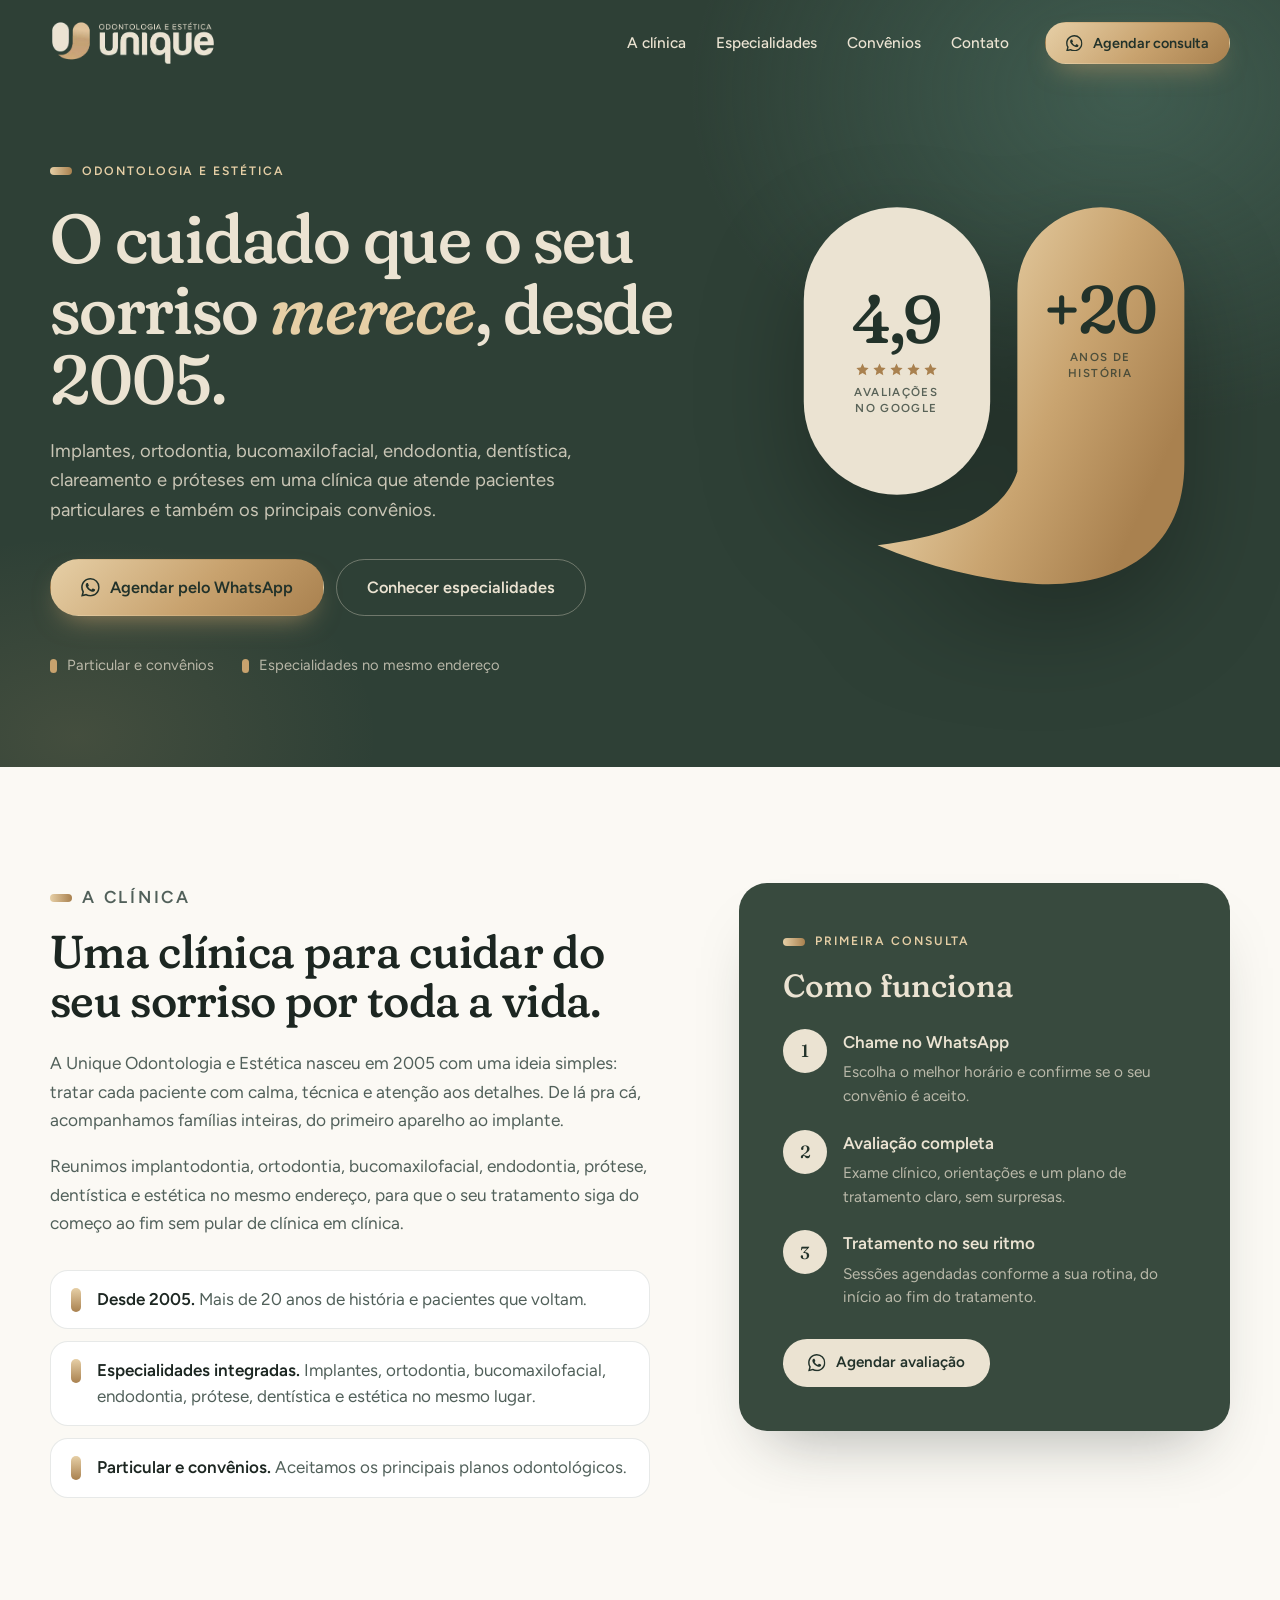
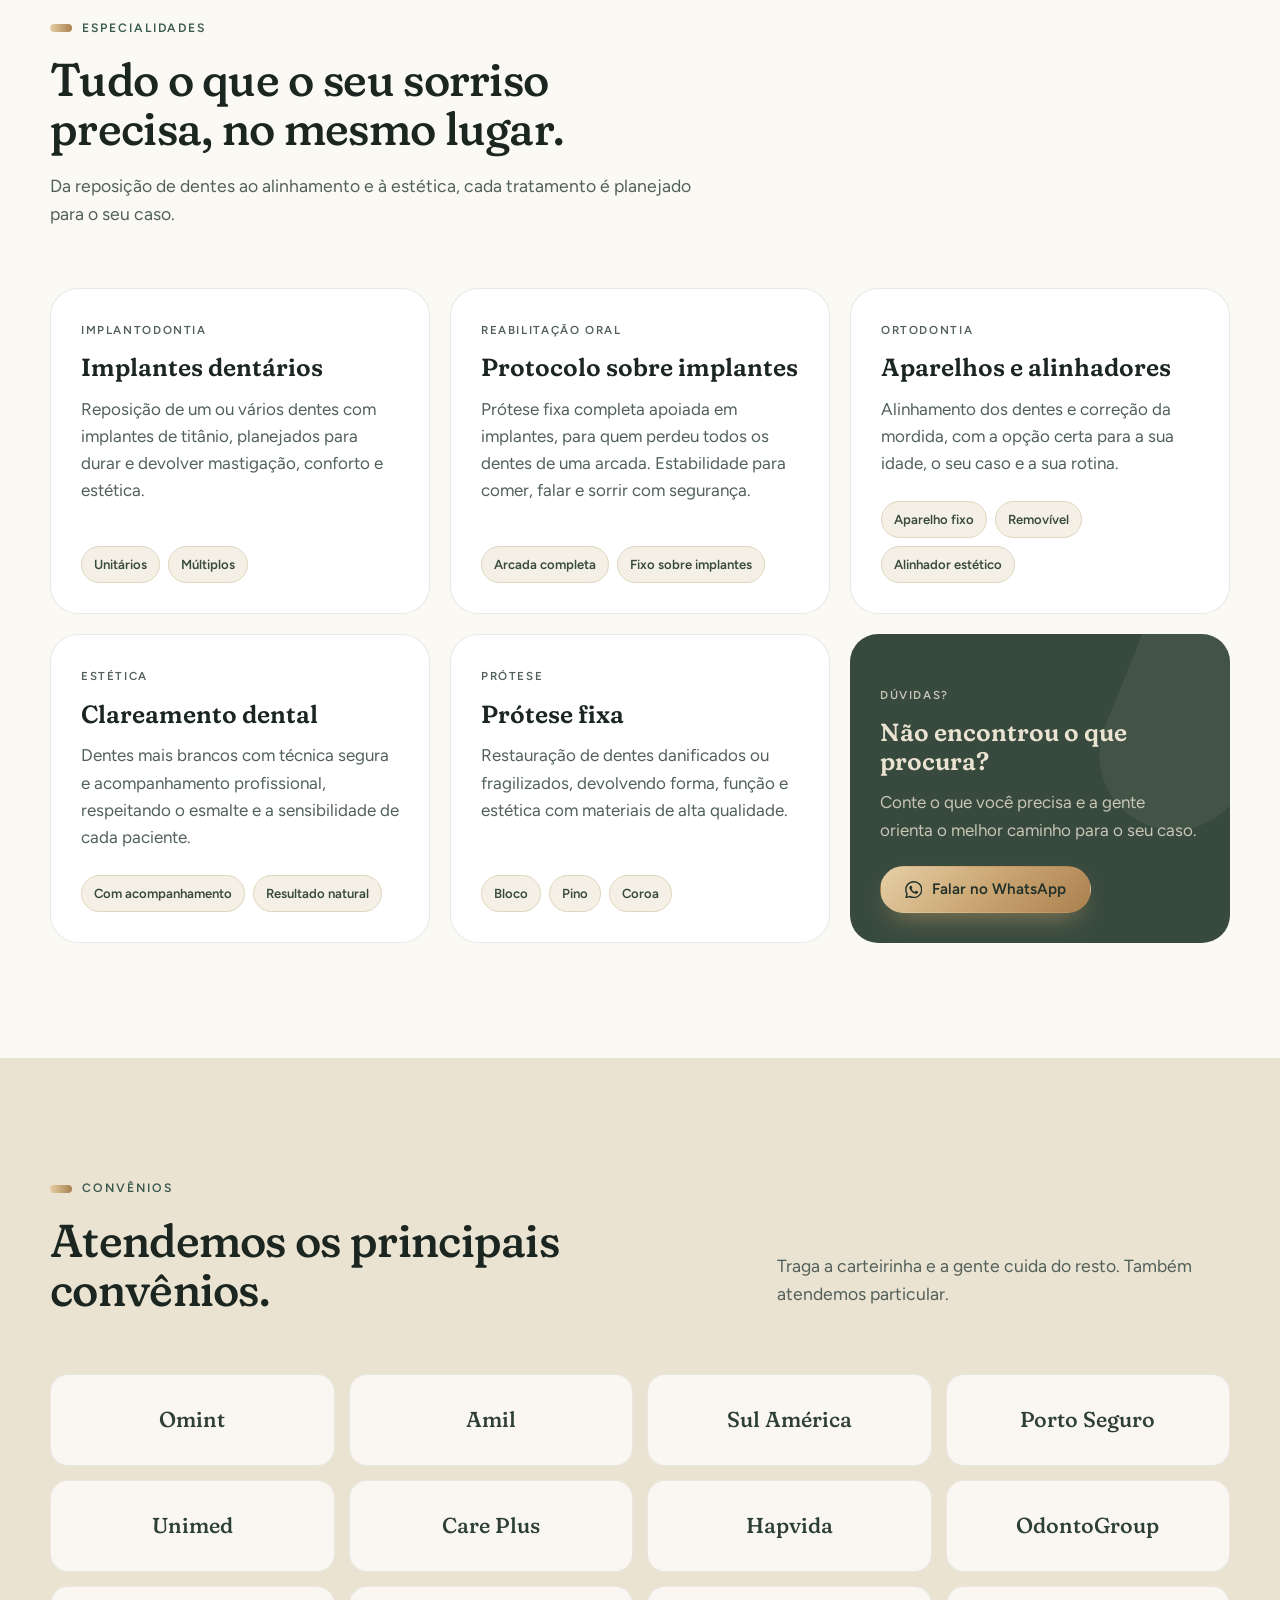
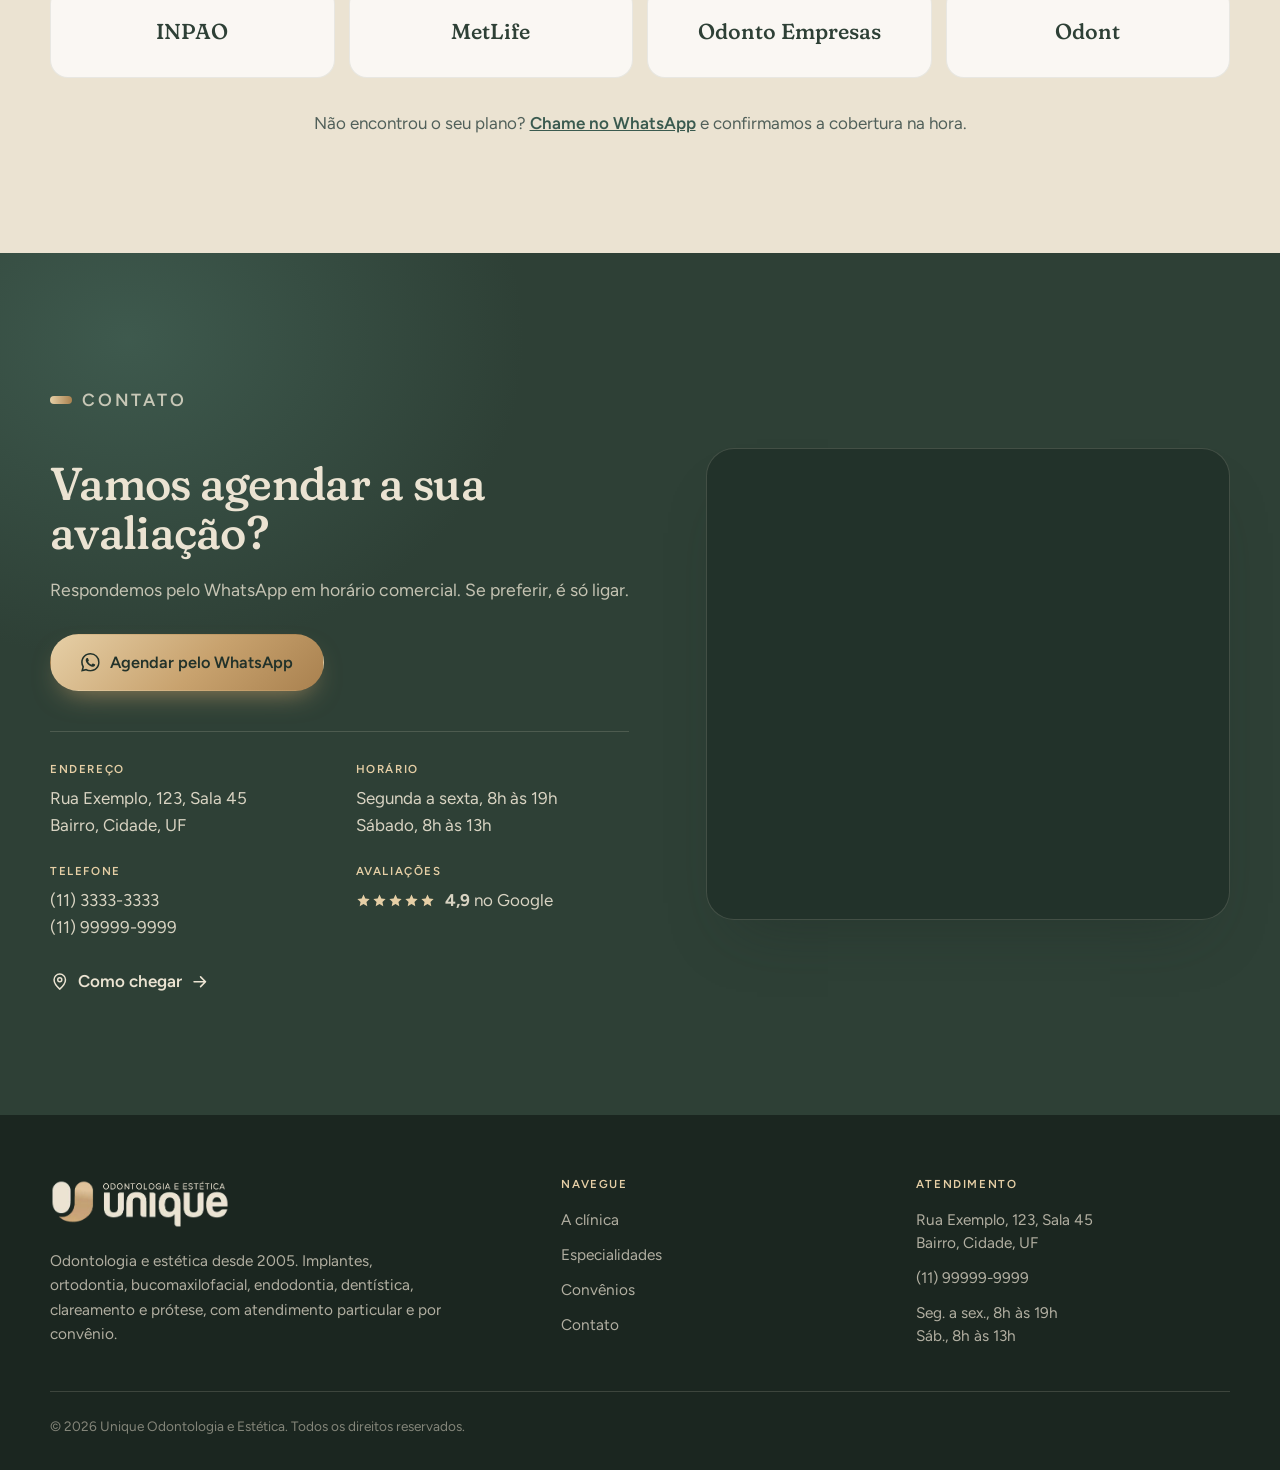
==== index.html @ eaf1c353 "Hero: novo texto de apoio pedido pela clínica Claude-Session: https://claude.ai/code/session_015AP1h" ====
<!DOCTYPE html>
<html lang="pt-BR">
<head>
  <meta charset="utf-8">
  <meta name="viewport" content="width=device-width, initial-scale=1">
  <title>Unique Odontologia e Estética · Implantes, ortodontia e clareamento desde 2005</title>
  <meta name="description" content="Clínica odontológica fundada em 2005. Implantes, protocolo, ortodontia, bucomaxilofacial, endodontia, dentística, clareamento e prótese fixa. Atendemos Amil, Sul América, Unimed, Porto Seguro e outros convênios. Agende pelo WhatsApp.">
  <meta name="theme-color" content="#2E4036">

  <!--
    ============================================================
    DADOS PARA TROCAR ANTES DE PUBLICAR (busque e substitua):
      5511999999999          -> número do WhatsApp com DDI+DDD (só dígitos)
      (11) 99999-9999        -> WhatsApp formatado
      (11) 3333-3333         -> telefone fixo (ou remova)
      Rua Exemplo, 123       -> endereço
      Segunda a sexta...     -> horário de atendimento
      4,9                    -> nota do Google
      LINK_AVALIACOES_GOOGLE -> link "Escrever/ver avaliações" do perfil no Google
      Odont                  -> confirmar o nome completo desse convênio
      Mapa: troque o src do iframe pelo embed do Google Maps da clínica
    ============================================================
  -->

  <link rel="icon" href="assets/favicon.svg" type="image/svg+xml">
  <link rel="apple-touch-icon" href="assets/apple-touch-icon.png">
  <meta property="og:type" content="website">
  <meta property="og:title" content="Unique Odontologia e Estética">
  <meta property="og:description" content="Implantes, ortodontia, bucomaxilofacial, endodontia, dentística, clareamento e prótese desde 2005. Atendemos os principais convênios. Agende pelo WhatsApp.">
  <meta property="og:image" content="https://gbrvalerio.github.io/unique-odontologia/assets/og.png">
  <meta property="og:locale" content="pt_BR">

  <link rel="preconnect" href="https://fonts.googleapis.com">
  <link rel="preconnect" href="https://fonts.gstatic.com" crossorigin>
  <link href="https://fonts.googleapis.com/css2?family=Fraunces:ital,opsz,wght,SOFT@0,9..144,400..700,100;1,9..144,400..700,100&family=Figtree:wght@400;500;600;700&display=swap" rel="stylesheet">
  <link rel="stylesheet" href="css/style.css">

  <script type="application/ld+json">
  {
    "@context": "https://schema.org",
    "@type": "Dentist",
    "name": "Unique Odontologia e Estética",
    "foundingDate": "2005",
    "image": "https://gbrvalerio.github.io/unique-odontologia/assets/og.png",
    "telephone": "+5511999999999",
    "address": {
      "@type": "PostalAddress",
      "streetAddress": "Rua Exemplo, 123, Sala 45",
      "addressLocality": "Cidade",
      "addressRegion": "UF",
      "addressCountry": "BR"
    },
    "openingHours": ["Mo-Fr 08:00-19:00", "Sa 08:00-13:00"],
    "priceRange": "$$"
  }
  </script>
</head>
<body>

<svg width="0" height="0" style="position:absolute" aria-hidden="true" focusable="false">
  <symbol id="i-wa" viewBox="0 0 24 24"><path d="M17.472 14.382c-.297-.149-1.758-.867-2.03-.967-.273-.099-.471-.148-.67.15-.197.297-.767.966-.94 1.164-.173.199-.347.223-.644.075-.297-.15-1.255-.463-2.39-1.475-.883-.788-1.48-1.761-1.653-2.059-.173-.297-.018-.458.13-.606.134-.133.298-.347.446-.52.149-.174.198-.298.298-.497.099-.198.05-.371-.025-.52-.075-.149-.669-1.612-.916-2.207-.242-.579-.487-.5-.669-.51-.173-.008-.371-.01-.57-.01-.198 0-.52.074-.792.372-.272.297-1.04 1.016-1.04 2.479 0 1.462 1.065 2.875 1.213 3.074.149.198 2.096 3.2 5.077 4.487.709.306 1.262.489 1.694.625.712.227 1.36.195 1.871.118.571-.085 1.758-.719 2.006-1.413.248-.694.248-1.289.173-1.413-.074-.124-.272-.198-.57-.347m-5.421 7.403h-.004a9.87 9.87 0 0 1-5.031-1.378l-.361-.214-3.741.982.998-3.648-.235-.374a9.86 9.86 0 0 1-1.51-5.26c.001-5.45 4.436-9.884 9.888-9.884 2.64 0 5.122 1.03 6.988 2.898a9.825 9.825 0 0 1 2.893 6.994c-.003 5.45-4.437 9.885-9.885 9.885m8.413-18.297A11.815 11.815 0 0 0 12.05 0C5.495 0 .16 5.335.157 11.892c0 2.096.547 4.142 1.588 5.945L.057 24l6.305-1.654a11.882 11.882 0 0 0 5.683 1.448h.005c6.554 0 11.89-5.335 11.893-11.893a11.821 11.821 0 0 0-3.48-8.413z"/></symbol>
  <symbol id="i-star" viewBox="0 0 24 24"><path d="M12 2.5l2.94 6.26 6.86.83-5.06 4.73 1.32 6.8L12 17.77l-6.06 3.35 1.32-6.8L2.2 9.59l6.86-.83z"/></symbol>
  <symbol id="i-arrow" viewBox="0 0 24 24"><path d="M5 12h13M13 6l6 6-6 6" fill="none" stroke="currentColor" stroke-width="2" stroke-linecap="round" stroke-linejoin="round"/></symbol>
  <symbol id="i-pin" viewBox="0 0 24 24"><path d="M12 21s-7-6.2-7-11.5A7 7 0 0 1 19 9.5C19 14.8 12 21 12 21z" fill="none" stroke="currentColor" stroke-width="1.8"/><circle cx="12" cy="9.5" r="2.5" fill="none" stroke="currentColor" stroke-width="1.8"/></symbol>
</svg>

<a class="skip-link" href="#conteudo">Ir para o conteúdo</a>

<header class="site-header" id="topo">
  <div class="container header__inner">
    <a class="brand" href="#topo" aria-label="Unique Odontologia e Estética, voltar ao início">
      <img class="brand__img brand__img--light" src="assets/logo-cream.png" alt="Unique Odontologia e Estética" width="433" height="120">
      <img class="brand__img brand__img--dark" src="assets/logo-green.png" alt="" width="433" height="120" aria-hidden="true">
    </a>

    <nav class="nav" id="menu" aria-label="Principal">
      <ul class="nav__list">
        <li><a href="#sobre">A clínica</a></li>
        <li><a href="#especialidades">Especialidades</a></li>
        <li><a href="#convenios">Convênios</a></li>
        <li><a href="#contato">Contato</a></li>
      </ul>
      <a class="btn btn--gold nav__cta" href="https://wa.me/5511999999999?text=Ol%C3%A1%2C%20gostaria%20de%20agendar%20uma%20avalia%C3%A7%C3%A3o%20na%20Unique%20Odontologia." target="_blank" rel="noopener">
        <svg class="icon" aria-hidden="true"><use href="#i-wa"/></svg>
        Agendar consulta
      </a>
    </nav>

    <button class="nav-toggle" type="button" aria-expanded="false" aria-controls="menu" aria-label="Abrir menu">
      <span class="nav-toggle__bar"></span>
      <span class="nav-toggle__bar"></span>
    </button>
  </div>
</header>

<main id="conteudo">

  <!-- ===================== HERO ===================== -->
  <section class="hero">
    <div class="container hero__inner">
      <div class="hero__copy">
        <p class="eyebrow eyebrow--light">Odontologia e estética</p>
        <h1 class="hero__title">O cuidado que o seu sorriso <em>merece</em>, desde 2005.</h1>
        <p class="hero__lede">Implantes, ortodontia, bucomaxilofacial, endodontia, dentística, clareamento e próteses em uma clínica que atende pacientes particulares e também os principais convênios.</p>
        <div class="hero__actions">
          <a class="btn btn--gold btn--lg" href="https://wa.me/5511999999999?text=Ol%C3%A1%2C%20gostaria%20de%20agendar%20uma%20avalia%C3%A7%C3%A3o%20na%20Unique%20Odontologia." target="_blank" rel="noopener">
            <svg class="icon" aria-hidden="true"><use href="#i-wa"/></svg>
            Agendar pelo WhatsApp
          </a>
          <a class="btn btn--ghost btn--lg" href="#especialidades">Conhecer especialidades</a>
        </div>
        <ul class="hero__trust">
          <li>Particular e convênios</li>
          <li>Especialidades no mesmo endereço</li>
        </ul>
      </div>

      <div class="hero__mark">
        <svg class="mark" viewBox="0 0 103 120" aria-hidden="true" focusable="false">
          <defs>
            <linearGradient id="mark-gold" x1="0" y1="0" x2="1" y2=".55">
              <stop offset="0" stop-color="#B9915F"/>
              <stop offset=".32" stop-color="#E4CBA0"/>
              <stop offset=".66" stop-color="#C9A470"/>
              <stop offset="1" stop-color="#A9814F"/>
            </linearGradient>
          </defs>
          <rect x="2" y="6" width="48" height="74" rx="24" fill="#EBE3D2"/>
          <path d="M57 27.5A21.5 21.5 0 0 1 100 27.5L100 72C100 94 84 104 62 103C48 102 34 98.5 21 93C37 91 53 86.5 57 74Z" fill="url(#mark-gold)"/>
        </svg>

        <a class="badge badge--rating" href="LINK_AVALIACOES_GOOGLE" target="_blank" rel="noopener" aria-label="Nota 4,9 de 5 no Google. Ver avaliações">
          <span class="badge__value">4,9</span>
          <span class="badge__stars" aria-hidden="true">
            <svg><use href="#i-star"/></svg><svg><use href="#i-star"/></svg><svg><use href="#i-star"/></svg><svg><use href="#i-star"/></svg><svg><use href="#i-star"/></svg>
          </span>
          <span class="badge__label">Avaliações<br>no Google</span>
        </a>
        <div class="badge badge--years">
          <span class="badge__value">+20</span>
          <span class="badge__label">anos de<br>história</span>
        </div>
      </div>
    </div>
  </section>

  <!-- ===================== SOBRE ===================== -->
  <section class="about section" id="sobre">
    <div class="container about__grid">
      <div class="about__copy reveal">
        <p class="eyebrow">A clínica</p>
        <h2>Uma clínica para cuidar do seu sorriso por toda a vida.</h2>
        <p>A Unique Odontologia e Estética nasceu em 2005 com uma ideia simples: tratar cada paciente com calma, técnica e atenção aos detalhes. De lá pra cá, acompanhamos famílias inteiras, do primeiro aparelho ao implante.</p>
        <p>Reunimos implantodontia, ortodontia, bucomaxilofacial, endodontia, prótese, dentística e estética no mesmo endereço, para que o seu tratamento siga do começo ao fim sem pular de clínica em clínica.</p>
        <ul class="points">
          <li><span><strong>Desde 2005.</strong> Mais de 20 anos de história e pacientes que voltam.</span></li>
          <li><span><strong>Especialidades integradas.</strong> Implantes, ortodontia, bucomaxilofacial, endodontia, prótese, dentística e estética no mesmo lugar.</span></li>
          <li><span><strong>Particular e convênios.</strong> Aceitamos os principais planos odontológicos.</span></li>
        </ul>
      </div>

      <aside class="steps reveal" aria-labelledby="steps-title">
        <p class="eyebrow eyebrow--light">Primeira consulta</p>
        <h3 id="steps-title">Como funciona</h3>
        <ol class="steps__list">
          <li>
            <span class="steps__num" aria-hidden="true">1</span>
            <div><strong>Chame no WhatsApp</strong><p>Escolha o melhor horário e confirme se o seu convênio é aceito.</p></div>
          </li>
          <li>
            <span class="steps__num" aria-hidden="true">2</span>
            <div><strong>Avaliação completa</strong><p>Exame clínico, orientações e um plano de tratamento claro, sem surpresas.</p></div>
          </li>
          <li>
            <span class="steps__num" aria-hidden="true">3</span>
            <div><strong>Tratamento no seu ritmo</strong><p>Sessões agendadas conforme a sua rotina, do início ao fim do tratamento.</p></div>
          </li>
        </ol>
        <a class="btn btn--cream" href="https://wa.me/5511999999999?text=Ol%C3%A1%2C%20gostaria%20de%20agendar%20uma%20avalia%C3%A7%C3%A3o%20na%20Unique%20Odontologia." target="_blank" rel="noopener">
          <svg class="icon" aria-hidden="true"><use href="#i-wa"/></svg>
          Agendar avaliação
        </a>
      </aside>
    </div>
  </section>

  <!-- ===================== ESPECIALIDADES ===================== -->
  <section class="specialties section" id="especialidades">
    <div class="container">
      <div class="section__head reveal">
        <p class="eyebrow">Especialidades</p>
        <h2>Tudo o que o seu sorriso precisa, no mesmo lugar.</h2>
        <p class="section__lede">Da reposição de dentes ao alinhamento e à estética, cada tratamento é planejado para o seu caso.</p>
      </div>

      <div class="cards">
        <article class="card card--spec reveal" style="--d:.05s">
          <p class="card__kicker">Implantodontia</p>
          <h3>Implantes dentários</h3>
          <p>Reposição de um ou vários dentes com implantes de titânio, planejados para durar e devolver mastigação, conforto e estética.</p>
          <ul class="tags"><li>Unitários</li><li>Múltiplos</li></ul>
        </article>

        <article class="card card--spec reveal" style="--d:.1s">
          <p class="card__kicker">Reabilitação oral</p>
          <h3>Protocolo sobre implantes</h3>
          <p>Prótese fixa completa apoiada em implantes, para quem perdeu todos os dentes de uma arcada. Estabilidade para comer, falar e sorrir com segurança.</p>
          <ul class="tags"><li>Arcada completa</li><li>Fixo sobre implantes</li></ul>
        </article>

        <article class="card card--spec reveal" style="--d:.15s">
          <p class="card__kicker">Ortodontia</p>
          <h3>Aparelhos e alinhadores</h3>
          <p>Alinhamento dos dentes e correção da mordida, com a opção certa para a sua idade, o seu caso e a sua rotina.</p>
          <ul class="tags"><li>Aparelho fixo</li><li>Removível</li><li>Alinhador estético</li></ul>
        </article>

        <article class="card card--spec reveal" style="--d:.2s">
          <p class="card__kicker">Estética</p>
          <h3>Clareamento dental</h3>
          <p>Dentes mais brancos com técnica segura e acompanhamento profissional, respeitando o esmalte e a sensibilidade de cada paciente.</p>
          <ul class="tags"><li>Com acompanhamento</li><li>Resultado natural</li></ul>
        </article>

        <article class="card card--spec reveal" style="--d:.25s">
          <p class="card__kicker">Prótese</p>
          <h3>Prótese fixa</h3>
          <p>Restauração de dentes danificados ou fragilizados, devolvendo forma, função e estética com materiais de alta qualidade.</p>
          <ul class="tags"><li>Bloco</li><li>Pino</li><li>Coroa</li></ul>
        </article>

        <article class="card card--cta reveal" style="--d:.3s">
          <p class="card__kicker card__kicker--light">Dúvidas?</p>
          <h3>Não encontrou o que procura?</h3>
          <p>Conte o que você precisa e a gente orienta o melhor caminho para o seu caso.</p>
          <a class="btn btn--gold" href="https://wa.me/5511999999999?text=Ol%C3%A1%2C%20gostaria%20de%20tirar%20uma%20d%C3%BAvida%20sobre%20um%20tratamento." target="_blank" rel="noopener">
            <svg class="icon" aria-hidden="true"><use href="#i-wa"/></svg>
            Falar no WhatsApp
          </a>
        </article>
      </div>
    </div>
  </section>

  <!-- ===================== CONVÊNIOS ===================== -->
  <section class="plans section" id="convenios">
    <div class="container">
      <div class="section__head section__head--split reveal">
        <div>
          <p class="eyebrow">Convênios</p>
          <h2>Atendemos os principais convênios.</h2>
        </div>
        <p class="section__lede">Traga a carteirinha e a gente cuida do resto. Também atendemos particular.</p>
      </div>

      <ul class="plans__grid">
        <li class="reveal" style="--d:.02s">Omint</li>
        <li class="reveal" style="--d:.04s">Amil</li>
        <li class="reveal" style="--d:.06s">Sul América</li>
        <li class="reveal" style="--d:.08s">Porto Seguro</li>
        <li class="reveal" style="--d:.10s">Unimed</li>
        <li class="reveal" style="--d:.12s">Care Plus</li>
        <li class="reveal" style="--d:.14s">Hapvida</li>
        <li class="reveal" style="--d:.16s">OdontoGroup</li>
        <li class="reveal" style="--d:.18s">INPAO</li>
        <li class="reveal" style="--d:.20s">MetLife</li>
        <li class="reveal" style="--d:.22s">Odonto Empresas</li>
        <li class="reveal" style="--d:.24s">Odont</li>
      </ul>

      <p class="plans__note reveal">Não encontrou o seu plano? <a href="https://wa.me/5511999999999?text=Ol%C3%A1%2C%20gostaria%20de%20saber%20se%20voc%C3%AAs%20atendem%20o%20meu%20conv%C3%AAnio." target="_blank" rel="noopener">Chame no WhatsApp</a> e confirmamos a cobertura na hora.</p>
    </div>
  </section>

  <!-- ===================== CONTATO ===================== -->
  <section class="contact section" id="contato">
    <div class="container contact__grid">
      <div class="contact__copy reveal">
        <p class="eyebrow eyebrow--light">Contato</p>
        <h2>Vamos agendar a sua avaliação?</h2>
        <p>Respondemos pelo WhatsApp em horário comercial. Se preferir, é só ligar.</p>
        <div class="contact__actions">
          <a class="btn btn--gold btn--lg" href="https://wa.me/5511999999999?text=Ol%C3%A1%2C%20gostaria%20de%20agendar%20uma%20avalia%C3%A7%C3%A3o%20na%20Unique%20Odontologia." target="_blank" rel="noopener">
            <svg class="icon" aria-hidden="true"><use href="#i-wa"/></svg>
            Agendar pelo WhatsApp
          </a>
        </div>

        <dl class="contact__info">
          <div>
            <dt>Endereço</dt>
            <dd>Rua Exemplo, 123, Sala 45<br>Bairro, Cidade, UF</dd>
          </div>
          <div>
            <dt>Horário</dt>
            <dd>Segunda a sexta, 8h às 19h<br>Sábado, 8h às 13h</dd>
          </div>
          <div>
            <dt>Telefone</dt>
            <dd><a href="tel:+551133333333">(11) 3333-3333</a><br><a href="https://wa.me/5511999999999" target="_blank" rel="noopener">(11) 99999-9999</a></dd>
          </div>
          <div>
            <dt>Avaliações</dt>
            <dd>
              <a class="rating-inline" href="LINK_AVALIACOES_GOOGLE" target="_blank" rel="noopener">
                <span class="rating-inline__stars" aria-hidden="true"><svg class="icon"><use href="#i-star"/></svg><svg class="icon"><use href="#i-star"/></svg><svg class="icon"><use href="#i-star"/></svg><svg class="icon"><use href="#i-star"/></svg><svg class="icon"><use href="#i-star"/></svg></span>
                <span><strong>4,9</strong> no Google</span>
              </a>
            </dd>
          </div>
        </dl>

        <a class="link-arrow" href="https://www.google.com/maps/search/Unique+Odontologia" target="_blank" rel="noopener">
          <svg class="icon" aria-hidden="true"><use href="#i-pin"/></svg>
          Como chegar
          <svg class="icon icon--arrow" aria-hidden="true"><use href="#i-arrow"/></svg>
        </a>
      </div>

      <div class="contact__map reveal">
        <iframe src="https://www.google.com/maps?q=Unique+Odontologia&output=embed" loading="lazy" referrerpolicy="no-referrer-when-downgrade" allowfullscreen title="Mapa com a localização da Unique Odontologia"></iframe>
      </div>
    </div>
  </section>

</main>

<footer class="footer">
  <div class="container footer__grid">
    <div class="footer__brand">
      <img src="assets/logo-cream.png" alt="Unique Odontologia e Estética" width="433" height="120">
      <p>Odontologia e estética desde 2005. Implantes, ortodontia, bucomaxilofacial, endodontia, dentística, clareamento e prótese, com atendimento particular e por convênio.</p>
    </div>
    <nav aria-label="Rodapé">
      <h4>Navegue</h4>
      <ul>
        <li><a href="#sobre">A clínica</a></li>
        <li><a href="#especialidades">Especialidades</a></li>
        <li><a href="#convenios">Convênios</a></li>
        <li><a href="#contato">Contato</a></li>
      </ul>
    </nav>
    <div>
      <h4>Atendimento</h4>
      <ul>
        <li>Rua Exemplo, 123, Sala 45<br>Bairro, Cidade, UF</li>
        <li><a href="https://wa.me/5511999999999" target="_blank" rel="noopener">(11) 99999-9999</a></li>
        <li>Seg. a sex., 8h às 19h<br>Sáb., 8h às 13h</li>
      </ul>
    </div>
  </div>
  <div class="container footer__legal">
    <p>© 2026 Unique Odontologia e Estética. Todos os direitos reservados.</p>
  </div>
</footer>

<a class="wa-float" href="https://wa.me/5511999999999?text=Ol%C3%A1%2C%20gostaria%20de%20agendar%20uma%20avalia%C3%A7%C3%A3o%20na%20Unique%20Odontologia." target="_blank" rel="noopener" aria-label="Agendar pelo WhatsApp">
  <svg class="icon" aria-hidden="true"><use href="#i-wa"/></svg>
  <span>Agendar</span>
</a>

<script src="js/main.js" defer></script>
</body>
</html>
---- css/style.css ----
/* ============================================================
   Unique Odontologia e Estética
   Paleta derivada da logo: verde profundo, creme e dourado.
   ============================================================ */

:root {
  --green-950: #1B2620;
  --green-900: #22322A;
  --green-800: #2E4036;
  --green-700: #384A3E;
  --green-600: #3A5A4F;
  --green-500: #4E7365;
  --green-100: #E3ECE6;

  --cream: #EBE3D2;
  --cream-200: #E0D5BF;
  --cream-50: #F5F0E5;
  --paper: #FBF9F4;
  --white: #FFFFFF;

  --gold: #C8A26E;
  --gold-light: #E6CFA6;
  --gold-deep: #A9814F;

  --ink: #1C2621;
  --ink-2: #51605A;
  --ink-3: #7C8983;

  --line: rgba(28, 38, 33, .10);
  --line-light: rgba(235, 227, 210, .16);

  --font-display: "Fraunces", Georgia, "Times New Roman", serif;
  --font-body: "Figtree", system-ui, -apple-system, "Segoe UI", Roboto, sans-serif;

  --radius: 28px;
  --radius-sm: 18px;
  --pill: 999px;

  --container: 1180px;
  --gutter: clamp(20px, 4vw, 40px);
  --header-h: 84px;

  --shadow-lg: 0 34px 60px -30px rgba(28, 38, 33, .35);
  --shadow-gold: 0 12px 28px -12px rgba(200, 162, 110, .75);
  --ease: cubic-bezier(.2, .7, .2, 1);
}

/* ---------- Base ---------- */
*, *::before, *::after { box-sizing: border-box; }

html {
  scroll-behavior: smooth;
  -webkit-text-size-adjust: 100%;
}

body {
  margin: 0;
  font: 400 1.0625rem/1.6 var(--font-body);
  color: var(--ink);
  background: var(--paper);
  -webkit-font-smoothing: antialiased;
  -moz-osx-font-smoothing: grayscale;
}

img { max-width: 100%; display: block; }

h1, h2, h3, h4 {
  font-family: var(--font-display);
  font-weight: 500;
  font-optical-sizing: auto;
  font-variation-settings: "SOFT" 100, "WONK" 0;
  margin: 0;
  color: inherit;
}

p { margin: 0; }
p + p { margin-top: 1em; }

a { color: var(--green-600); }

:focus-visible {
  outline: 3px solid var(--gold);
  outline-offset: 3px;
  border-radius: 6px;
}

section[id] { scroll-margin-top: 72px; }

.container {
  width: min(100% - 2 * var(--gutter), var(--container));
  margin-inline: auto;
}

.icon {
  width: 1.15em;
  height: 1.15em;
  fill: currentColor;
  flex: none;
}

.skip-link {
  position: absolute;
  left: 16px;
  top: -60px;
  z-index: 100;
  padding: 10px 16px;
  background: var(--gold);
  color: var(--green-900);
  border-radius: var(--pill);
  font-weight: 600;
  text-decoration: none;
  transition: top .2s;
}
.skip-link:focus { top: 16px; }

/* ---------- Tipografia utilitária ---------- */
.eyebrow {
  display: inline-flex;
  align-items: center;
  gap: 10px;
  margin: 0;
  font: 600 .76rem/1 var(--font-body);
  letter-spacing: .16em;
  text-transform: uppercase;
  color: var(--green-600);
}
.eyebrow::before {
  content: "";
  width: 22px;
  height: 8px;
  border-radius: var(--pill);
  background: linear-gradient(90deg, var(--gold-light), var(--gold-deep));
}
.eyebrow--light { color: var(--gold-light); }

h2 {
  font-size: clamp(2rem, 3.6vw, 3rem);
  line-height: 1.06;
  letter-spacing: -.015em;
  margin-top: 16px;
}

.section { padding: clamp(72px, 9vw, 124px) 0; }

.section__head {
  max-width: 660px;
  margin-bottom: clamp(36px, 5vw, 60px);
}
.section__head--split {
  max-width: none;
  display: grid;
  grid-template-columns: minmax(0, 1.2fr) minmax(0, .8fr);
  gap: 24px 48px;
  align-items: end;
}
.section__head--split .section__lede { margin-top: 0; padding-bottom: 6px; }

.section__lede {
  margin-top: 18px;
  font-size: 1.1rem;
  line-height: 1.6;
  color: var(--ink-2);
}

/* ---------- Botões ---------- */
.btn {
  display: inline-flex;
  align-items: center;
  justify-content: center;
  gap: 10px;
  padding: 14px 24px;
  border-radius: var(--pill);
  border: 1px solid transparent;
  font: 600 .95rem/1 var(--font-body);
  text-decoration: none;
  white-space: nowrap;
  cursor: pointer;
  transition: transform .25s var(--ease), box-shadow .25s var(--ease), background-color .25s, border-color .25s, color .25s;
}
.btn:hover { transform: translateY(-2px); }
.btn:active { transform: translateY(0); }

.btn--gold {
  background: linear-gradient(135deg, var(--gold-light) 0%, var(--gold) 55%, var(--gold-deep) 100%);
  color: var(--green-900);
  box-shadow: var(--shadow-gold);
}
.btn--gold:hover { box-shadow: 0 18px 34px -12px rgba(200, 162, 110, .9); }

.btn--ghost {
  color: var(--cream);
  border-color: rgba(235, 227, 210, .35);
}
.btn--ghost:hover {
  border-color: var(--cream);
  background: rgba(235, 227, 210, .08);
}

.btn--cream {
  background: var(--cream);
  color: var(--green-900);
}
.btn--cream:hover { background: var(--white); }

.btn--lg {
  padding: 18px 30px;
  font-size: 1.02rem;
}

/* ---------- Header ---------- */
.site-header {
  position: fixed;
  inset: 0 0 auto 0;
  z-index: 50;
  padding: 20px 0;
  transition: background-color .35s var(--ease), padding .35s var(--ease), box-shadow .35s;
}
.site-header.is-scrolled {
  padding: 10px 0;
  background: rgba(251, 249, 244, .88);
  -webkit-backdrop-filter: blur(16px) saturate(1.2);
  backdrop-filter: blur(16px) saturate(1.2);
  box-shadow: 0 1px 0 var(--line);
}

.header__inner {
  display: flex;
  align-items: center;
  justify-content: space-between;
  gap: 24px;
}

.brand {
  position: relative;
  display: block;
  height: 46px;
  aspect-ratio: 433 / 120;
  flex: none;
}
.brand__img {
  position: absolute;
  inset: 0;
  height: 100%;
  width: auto;
  transition: opacity .35s var(--ease);
}
.brand__img--dark { opacity: 0; }
.is-scrolled .brand__img--light { opacity: 0; }
.is-scrolled .brand__img--dark { opacity: 1; }
.menu-open .brand__img--light { opacity: 1; }
.menu-open .brand__img--dark { opacity: 0; }

.nav {
  display: flex;
  align-items: center;
  gap: 36px;
}
.nav__list {
  list-style: none;
  margin: 0;
  padding: 0;
  display: flex;
  gap: 30px;
}
.nav__list a {
  position: relative;
  font-weight: 500;
  font-size: .96rem;
  color: var(--cream);
  text-decoration: none;
  padding: 6px 0;
  transition: color .3s;
}
.nav__list a::after {
  content: "";
  position: absolute;
  left: 0;
  right: 0;
  bottom: 0;
  height: 2px;
  border-radius: 2px;
  background: var(--gold);
  transform: scaleX(0);
  transform-origin: left;
  transition: transform .3s var(--ease);
}
.nav__list a:hover::after { transform: scaleX(1); }
.is-scrolled .nav__list a { color: var(--ink); }
.nav__cta { padding: 12px 20px; font-size: .9rem; }

.nav-toggle {
  display: none;
  position: relative;
  width: 46px;
  height: 46px;
  border: 1px solid rgba(235, 227, 210, .3);
  border-radius: 50%;
  background: transparent;
  cursor: pointer;
  flex: none;
  transition: border-color .3s;
}
.nav-toggle__bar {
  position: absolute;
  left: 13px;
  right: 13px;
  height: 2px;
  border-radius: 2px;
  background: var(--cream);
  transition: transform .3s var(--ease), background-color .3s, top .3s var(--ease);
}
.nav-toggle__bar:nth-child(1) { top: 18px; }
.nav-toggle__bar:nth-child(2) { top: 26px; }
.is-scrolled .nav-toggle { border-color: var(--line); }
.is-scrolled .nav-toggle__bar { background: var(--ink); }
.menu-open .nav-toggle { border-color: rgba(235, 227, 210, .3); }
.menu-open .nav-toggle__bar { background: var(--cream); }
.menu-open .nav-toggle__bar:nth-child(1) { top: 22px; transform: rotate(45deg); }
.menu-open .nav-toggle__bar:nth-child(2) { top: 22px; transform: rotate(-45deg); }

/* ---------- Hero ---------- */
.hero {
  position: relative;
  overflow: hidden;
  padding: calc(var(--header-h) + clamp(40px, 8vh, 96px)) 0 clamp(72px, 10vh, 120px);
  background: var(--green-800);
  color: var(--cream);
}
.hero::before {
  content: "";
  position: absolute;
  inset: 0;
  pointer-events: none;
  background:
    radial-gradient(55% 70% at 88% 12%, rgba(78, 115, 101, .55), transparent 62%),
    radial-gradient(38% 42% at 6% 96%, rgba(200, 162, 110, .14), transparent 62%);
}
.hero__inner {
  position: relative;
  display: grid;
  grid-template-columns: minmax(0, 1.15fr) minmax(300px, .85fr);
  gap: clamp(32px, 6vw, 88px);
  align-items: center;
}

.hero__title {
  font-size: clamp(2.7rem, 5.4vw, 4.6rem);
  line-height: 1.02;
  letter-spacing: -.018em;
  margin: 20px 0 22px;
  max-width: 15ch;
}
.hero__title em {
  font-style: italic;
  font-variation-settings: "SOFT" 100, "WONK" 1;
  color: var(--gold-light);
}
.hero__lede {
  font-size: 1.15rem;
  line-height: 1.6;
  max-width: 50ch;
  color: rgba(235, 227, 210, .82);
}
.hero__actions {
  display: flex;
  flex-wrap: wrap;
  gap: 12px;
  margin-top: 34px;
}
.hero__trust {
  list-style: none;
  padding: 0;
  margin: 38px 0 0;
  display: flex;
  flex-wrap: wrap;
  gap: 10px 28px;
  font-size: .92rem;
  color: rgba(235, 227, 210, .72);
}
.hero__trust li {
  display: flex;
  align-items: center;
  gap: 10px;
}
.hero__trust li::before {
  content: "";
  width: 7px;
  height: 14px;
  border-radius: var(--pill);
  background: var(--gold);
}

/* Símbolo da marca em escala grande, com selos de confiança dentro das cápsulas */
.hero__mark {
  position: relative;
  width: min(100%, 400px);
  aspect-ratio: 103 / 120;
  margin-inline: auto;
}
.hero__mark .mark {
  position: absolute;
  inset: 0;
  width: 100%;
  height: 100%;
  overflow: visible;
  filter: drop-shadow(0 40px 50px rgba(0, 0, 0, .28));
}
.badge {
  position: absolute;
  display: flex;
  flex-direction: column;
  align-items: center;
  justify-content: center;
  text-align: center;
  color: var(--green-900);
  text-decoration: none;
}
.badge--rating {
  left: 1.9%;
  top: 5%;
  width: 46.6%;
  height: 61.7%;
  border-radius: var(--pill);
  transition: transform .3s var(--ease);
}
.badge--rating:hover { transform: translateY(-3px); }
.badge--years {
  left: 55.3%;
  top: 5%;
  width: 41.7%;
  height: 52%;
}
.badge__value {
  font-family: var(--font-display);
  font-weight: 500;
  font-size: clamp(2.6rem, 7vw, 4.2rem);
  line-height: 1;
  letter-spacing: -.03em;
  font-variation-settings: "SOFT" 100, "WONK" 0;
}
.badge__stars {
  display: flex;
  gap: 2px;
  margin: 10px 0 8px;
  color: var(--gold-deep);
}
.badge__stars svg {
  width: 15px;
  height: 15px;
  fill: currentColor;
}
.badge__label {
  font: 600 .72rem/1.35 var(--font-body);
  letter-spacing: .12em;
  text-transform: uppercase;
  opacity: .72;
}
.badge--years .badge__label { margin-top: 8px; }

/* Entrada do hero */
@keyframes rise {
  from { opacity: 0; transform: translateY(18px); }
  to   { opacity: 1; transform: none; }
}
.hero__copy > * { animation: rise .9s var(--ease) both; }
.hero__copy > :nth-child(1) { animation-delay: .05s; }
.hero__copy > :nth-child(2) { animation-delay: .15s; }
.hero__copy > :nth-child(3) { animation-delay: .25s; }
.hero__copy > :nth-child(4) { animation-delay: .35s; }
.hero__copy > :nth-child(5) { animation-delay: .45s; }
.hero__mark { animation: rise 1.1s .3s var(--ease) both; }

/* ---------- Sobre ---------- */
.about { background: var(--paper); }
.about__grid {
  display: grid;
  grid-template-columns: minmax(0, 1.1fr) minmax(300px, .9fr);
  gap: clamp(40px, 7vw, 96px);
  align-items: start;
}
.about__copy h2 { margin-bottom: 24px; }
.about__copy > p {
  font-size: 1.08rem;
  line-height: 1.65;
  color: var(--ink-2);
}

.points {
  list-style: none;
  padding: 0;
  margin: 32px 0 0;
  display: grid;
  gap: 12px;
}
.points li {
  display: flex;
  gap: 16px;
  align-items: flex-start;
  padding: 16px 20px;
  background: var(--white);
  border: 1px solid var(--line);
  border-radius: var(--radius-sm);
  line-height: 1.5;
  color: var(--ink-2);
}
.points li::before {
  content: "";
  flex: none;
  width: 10px;
  height: 24px;
  margin-top: 1px;
  border-radius: var(--pill);
  background: linear-gradient(180deg, var(--gold-light), var(--gold-deep));
}
.points strong { color: var(--ink); font-weight: 600; }

.steps {
  position: sticky;
  top: 96px;
  background: var(--green-700);
  color: var(--cream);
  border-radius: var(--radius);
  padding: clamp(28px, 4vw, 44px);
  box-shadow: var(--shadow-lg);
}
.steps h3 {
  font-size: 2rem;
  line-height: 1.1;
  margin: 14px 0 26px;
}
.steps__list {
  list-style: none;
  padding: 0;
  margin: 0 0 30px;
  display: grid;
  gap: 22px;
}
.steps__list li {
  display: grid;
  grid-template-columns: 44px 1fr;
  gap: 16px;
  align-items: start;
}
.steps__num {
  width: 44px;
  height: 44px;
  border-radius: 50%;
  display: grid;
  place-items: center;
  background: var(--cream);
  color: var(--green-900);
  font: 500 1.1rem var(--font-display);
}
.steps__list strong {
  display: block;
  font-weight: 600;
  margin-bottom: 4px;
}
.steps__list p {
  color: rgba(235, 227, 210, .72);
  font-size: .96rem;
  line-height: 1.55;
}

/* ---------- Especialidades ---------- */
.specialties {
  background: var(--paper);
  padding-top: 0;
}
.cards {
  display: grid;
  grid-template-columns: repeat(3, minmax(0, 1fr));
  gap: 20px;
}
.card {
  display: flex;
  flex-direction: column;
  gap: 14px;
  padding: 32px 30px 30px;
  border-radius: var(--radius);
}
.card--spec {
  background: var(--white);
  border: 1px solid var(--line);
  transition: transform .4s var(--ease), box-shadow .4s var(--ease), border-color .4s;
}
.card--spec:hover {
  transform: translateY(-6px);
  box-shadow: var(--shadow-lg);
  border-color: rgba(200, 162, 110, .55);
}
.card__kicker {
  font: 600 .72rem/1 var(--font-body);
  letter-spacing: .14em;
  text-transform: uppercase;
  color: var(--gold-deep);
}
.card__kicker--light { color: var(--gold-light); }
.card h3 {
  font-size: 1.55rem;
  line-height: 1.15;
  font-weight: 600;
}
.card p { color: var(--ink-2); line-height: 1.6; }
.card--cta p { color: rgba(235, 227, 210, .8); }

.tags {
  list-style: none;
  padding: 10px 0 0;
  margin: auto 0 0;
  display: flex;
  flex-wrap: wrap;
  gap: 8px;
}
.tags li {
  padding: 7px 12px;
  border-radius: var(--pill);
  background: var(--cream-50);
  border: 1px solid var(--cream-200);
  font-size: .82rem;
  font-weight: 600;
  color: var(--green-700);
}

.card--cta {
  position: relative;
  overflow: hidden;
  justify-content: flex-end;
  background: var(--green-700);
  color: var(--cream);
}
.card--cta::before {
  content: "";
  position: absolute;
  right: -40px;
  top: -60px;
  width: 150px;
  height: 260px;
  border-radius: var(--pill);
  background: rgba(235, 227, 210, .06);
  transform: rotate(22deg);
  pointer-events: none;
}
.card--cta .btn { align-self: flex-start; margin-top: 8px; }

/* ---------- Convênios ---------- */
.plans { background: var(--cream); }
.plans__grid {
  list-style: none;
  padding: 0;
  margin: 0;
  display: grid;
  grid-template-columns: repeat(4, minmax(0, 1fr));
  gap: 14px;
}
.plans__grid li {
  display: grid;
  place-items: center;
  min-height: 92px;
  padding: 18px 20px;
  background: rgba(255, 255, 255, .72);
  border: 1px solid rgba(28, 38, 33, .08);
  border-radius: var(--radius-sm);
  text-align: center;
  font-family: var(--font-display);
  font-size: 1.35rem;
  font-weight: 500;
  font-variation-settings: "SOFT" 100, "WONK" 0;
  color: var(--green-800);
  transition: background-color .3s, border-color .3s, transform .3s var(--ease);
}
.plans__grid li:hover {
  background: var(--white);
  border-color: var(--gold);
  transform: translateY(-3px);
}
.plans__note {
  margin-top: 32px;
  text-align: center;
  color: var(--ink-2);
}
.plans__note a { font-weight: 600; }

/* ---------- Contato ---------- */
.contact {
  position: relative;
  overflow: hidden;
  background: var(--green-800);
  color: var(--cream);
}
.contact::before {
  content: "";
  position: absolute;
  inset: 0;
  pointer-events: none;
  background: radial-gradient(50% 60% at 10% 10%, rgba(78, 115, 101, .5), transparent 62%);
}
.contact__grid {
  position: relative;
  display: grid;
  grid-template-columns: minmax(0, 1.05fr) minmax(300px, .95fr);
  gap: clamp(40px, 6vw, 80px);
  align-items: center;
}
.contact__copy > p {
  margin: 18px 0 30px;
  font-size: 1.1rem;
  line-height: 1.6;
  color: rgba(235, 227, 210, .8);
}
.contact__actions {
  display: flex;
  flex-wrap: wrap;
  align-items: center;
  gap: 16px 28px;
}
.rating-inline {
  display: inline-flex;
  flex-wrap: wrap;
  align-items: center;
  gap: 4px 10px;
  color: var(--cream);
  text-decoration: none;
}
.rating-inline__stars { display: inline-flex; gap: 1px; color: var(--gold-light); }
.rating-inline__stars .icon { width: 15px; height: 15px; }
.rating-inline strong { font-weight: 700; }
.rating-inline:hover span:last-child { text-decoration: underline; text-underline-offset: 4px; }

.contact__info {
  display: grid;
  grid-template-columns: repeat(2, minmax(0, 1fr));
  gap: 28px 32px;
  margin: 40px 0 0;
  padding-top: 32px;
  border-top: 1px solid var(--line-light);
}
.contact__info dt {
  font: 600 .72rem/1 var(--font-body);
  letter-spacing: .14em;
  text-transform: uppercase;
  color: var(--gold-light);
  margin-bottom: 10px;
}
.contact__info dd {
  margin: 0;
  line-height: 1.55;
  color: rgba(235, 227, 210, .9);
}
.contact__info a { color: inherit; text-decoration: none; }
.contact__info a:hover { text-decoration: underline; text-underline-offset: 4px; }

.link-arrow {
  display: inline-flex;
  align-items: center;
  gap: 8px;
  margin-top: 28px;
  color: var(--cream);
  font-weight: 600;
  text-decoration: none;
}
.link-arrow .icon--arrow { transition: transform .3s var(--ease); }
.link-arrow:hover .icon--arrow { transform: translateX(4px); }

.contact__map {
  aspect-ratio: 4 / 3.6;
  border-radius: var(--radius);
  overflow: hidden;
  border: 1px solid var(--line-light);
  box-shadow: var(--shadow-lg);
  background: var(--green-900);
}
.contact__map iframe {
  display: block;
  width: 100%;
  height: 100%;
  border: 0;
}

/* ---------- Footer ---------- */
.footer {
  background: var(--green-950);
  color: rgba(235, 227, 210, .72);
  padding: 64px 0 32px;
  font-size: .96rem;
}
.footer__grid {
  display: grid;
  grid-template-columns: 1.5fr 1fr 1fr;
  gap: 40px;
  padding-bottom: 44px;
  border-bottom: 1px solid var(--line-light);
}
.footer__brand img { height: 50px; width: auto; }
.footer__brand p {
  max-width: 40ch;
  margin-top: 20px;
  line-height: 1.6;
}
.footer h4 {
  font: 600 .72rem/1 var(--font-body);
  letter-spacing: .14em;
  text-transform: uppercase;
  color: var(--gold-light);
  margin: 0 0 18px;
}
.footer ul {
  list-style: none;
  padding: 0;
  margin: 0;
  display: grid;
  gap: 12px;
  line-height: 1.5;
}
.footer a {
  color: inherit;
  text-decoration: none;
  transition: color .25s;
}
.footer a:hover { color: var(--cream); }
.footer__legal {
  display: flex;
  flex-wrap: wrap;
  justify-content: space-between;
  gap: 8px 24px;
  padding-top: 24px;
  font-size: .85rem;
  color: rgba(235, 227, 210, .5);
}

/* ---------- WhatsApp flutuante ---------- */
.wa-float {
  position: fixed;
  right: 20px;
  bottom: 20px;
  z-index: 40;
  display: inline-flex;
  align-items: center;
  gap: 10px;
  padding: 14px 20px 14px 16px;
  border-radius: var(--pill);
  background: linear-gradient(135deg, var(--gold-light) 0%, var(--gold) 55%, var(--gold-deep) 100%);
  color: var(--green-900);
  font-weight: 600;
  text-decoration: none;
  box-shadow: 0 18px 34px -12px rgba(0, 0, 0, .5);
  opacity: 0;
  transform: translateY(14px);
  pointer-events: none;
  transition: opacity .35s var(--ease), transform .35s var(--ease);
}
.wa-float.is-visible {
  opacity: 1;
  transform: none;
  pointer-events: auto;
}
.wa-float:hover { transform: translateY(-2px); }
.wa-float .icon { width: 24px; height: 24px; }

/* ---------- Reveal on scroll ---------- */
.js .reveal {
  opacity: 0;
  transform: translateY(22px);
  transition: opacity .8s var(--ease), transform .8s var(--ease);
  transition-delay: var(--d, 0s);
}
.js .reveal.is-visible {
  opacity: 1;
  transform: none;
}

/* ---------- Responsivo ---------- */
@media (max-width: 1024px) {
  .hero__inner { grid-template-columns: minmax(0, 1fr) minmax(260px, .7fr); }
  .cards { grid-template-columns: repeat(2, minmax(0, 1fr)); }
  .plans__grid { grid-template-columns: repeat(3, minmax(0, 1fr)); }
  .footer__grid { grid-template-columns: 1fr 1fr; }
}

@media (max-width: 900px) {
  .nav-toggle { display: inline-flex; }
  .nav {
    position: fixed;
    inset: 0;
    z-index: -1;
    flex-direction: column;
    align-items: flex-start;
    justify-content: center;
    gap: 36px;
    padding: 110px var(--gutter) 48px;
    background: var(--green-800);
    opacity: 0;
    visibility: hidden;
    transform: translateY(-10px);
    transition: opacity .35s var(--ease), transform .35s var(--ease), visibility 0s .35s;
  }
  .menu-open .nav {
    opacity: 1;
    visibility: visible;
    transform: none;
    transition: opacity .35s var(--ease), transform .35s var(--ease), visibility 0s;
  }
  .menu-open.is-scrolled .site-header,
  .menu-open .site-header {
    background: transparent;
    box-shadow: none;
    -webkit-backdrop-filter: none;
    backdrop-filter: none;
  }
  .nav__list { flex-direction: column; gap: 8px; }
  .nav__list a,
  .is-scrolled .nav__list a {
    font-family: var(--font-display);
    font-size: 2.4rem;
    font-weight: 500;
    color: var(--cream);
    font-variation-settings: "SOFT" 100, "WONK" 0;
  }
  .nav__cta { padding: 16px 26px; font-size: 1rem; }

  .hero { padding-top: calc(var(--header-h) + 24px); }
  .hero__inner { grid-template-columns: 1fr; gap: 48px; }
  .hero__title { max-width: none; }
  .hero__mark { width: min(100%, 320px); }

  .about__grid { grid-template-columns: 1fr; }
  .steps { position: static; }
  .section__head--split { grid-template-columns: 1fr; }
  .contact__grid { grid-template-columns: 1fr; }
  .contact__map { aspect-ratio: 4 / 3; }
}

@media (max-width: 640px) {
  .cards { grid-template-columns: 1fr; }
  .plans__grid { grid-template-columns: repeat(2, minmax(0, 1fr)); gap: 10px; }
  .plans__grid li { min-height: 76px; font-size: 1.15rem; padding: 14px; }
  .contact__info { grid-template-columns: 1fr; gap: 20px; }
  .footer__grid { grid-template-columns: 1fr; gap: 32px; }
  .footer__legal { flex-direction: column; }
  .hero__actions .btn { width: 100%; }
  .card { padding: 26px 24px; }
  .wa-float span { display: none; }
  .wa-float { padding: 15px; right: 16px; bottom: 16px; }
  .brand { height: 40px; }
}

/* ---------- Movimento reduzido ---------- */
@media (prefers-reduced-motion: reduce) {
  html { scroll-behavior: auto; }
  .hero__copy > *, .hero__mark { animation: none; }
  .js .reveal { opacity: 1; transform: none; transition: none; }
  .btn, .card--spec, .plans__grid li, .badge--rating { transition: none; }
}
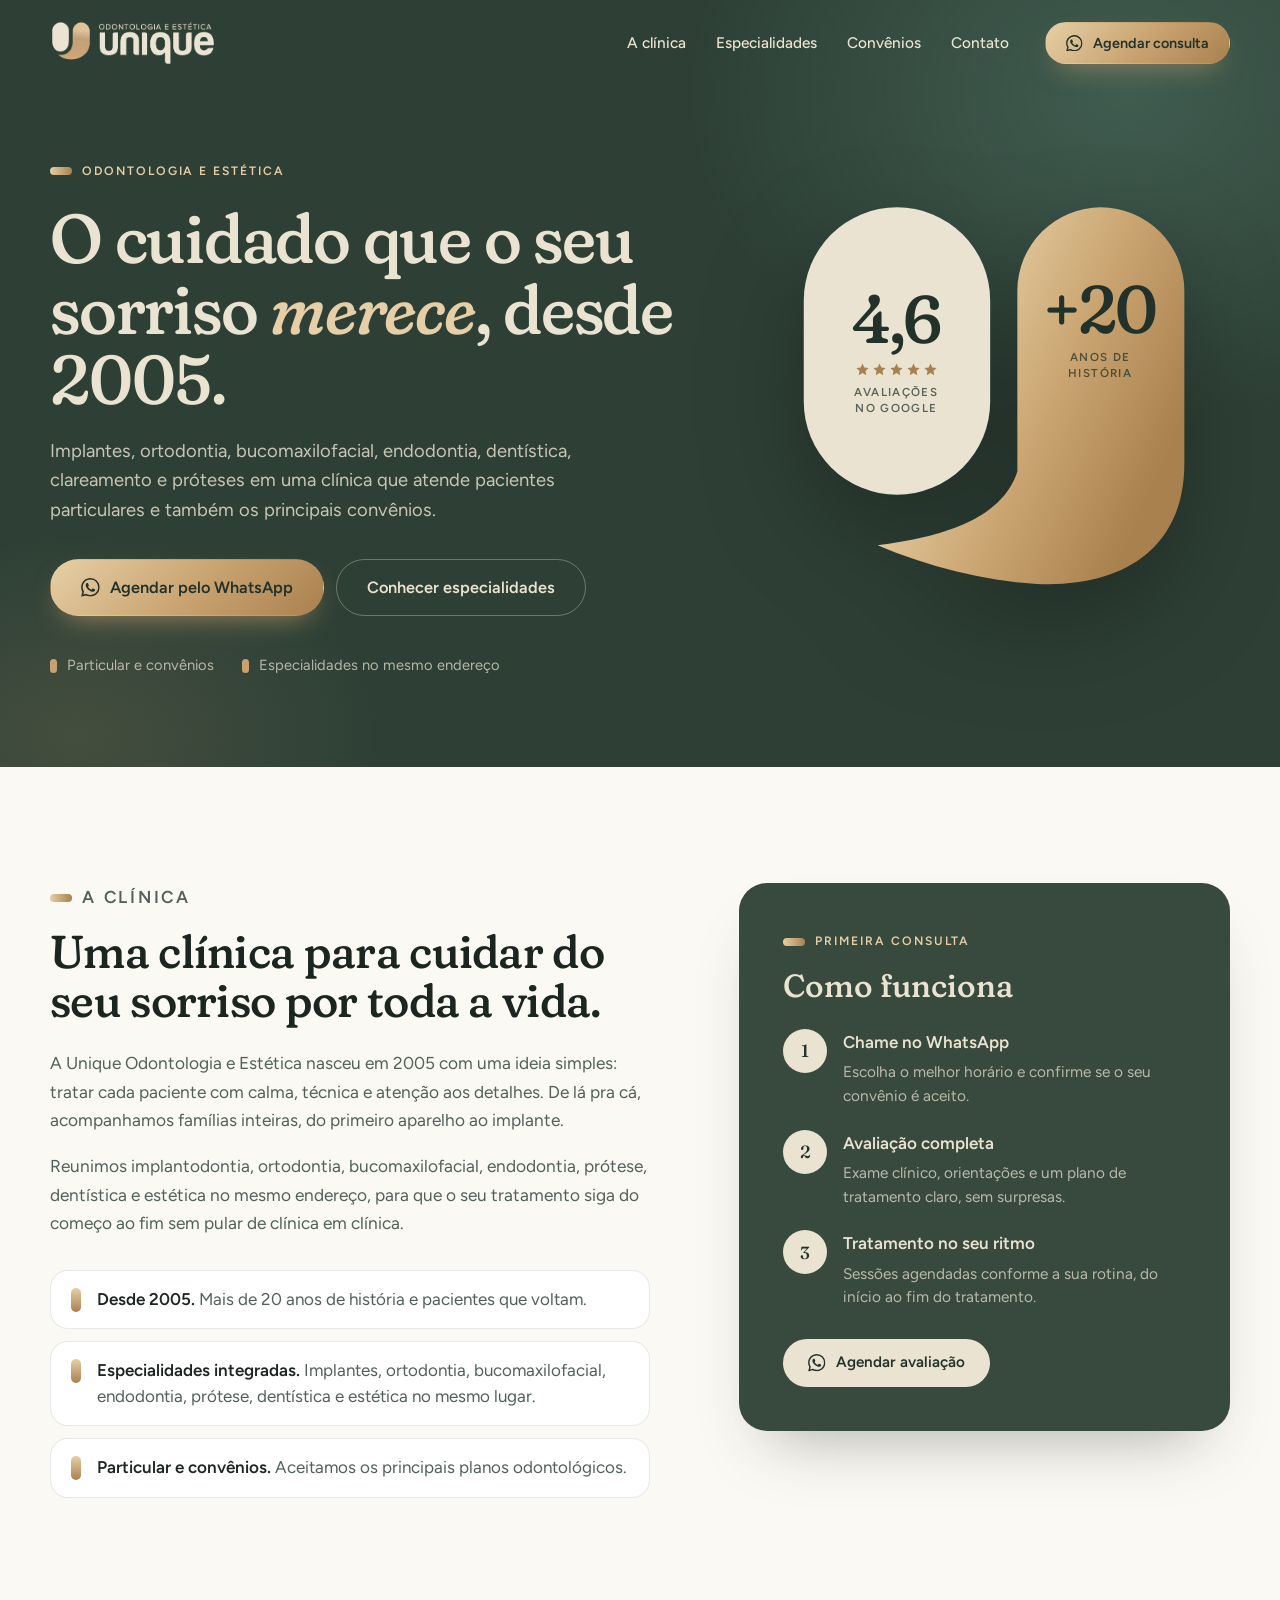
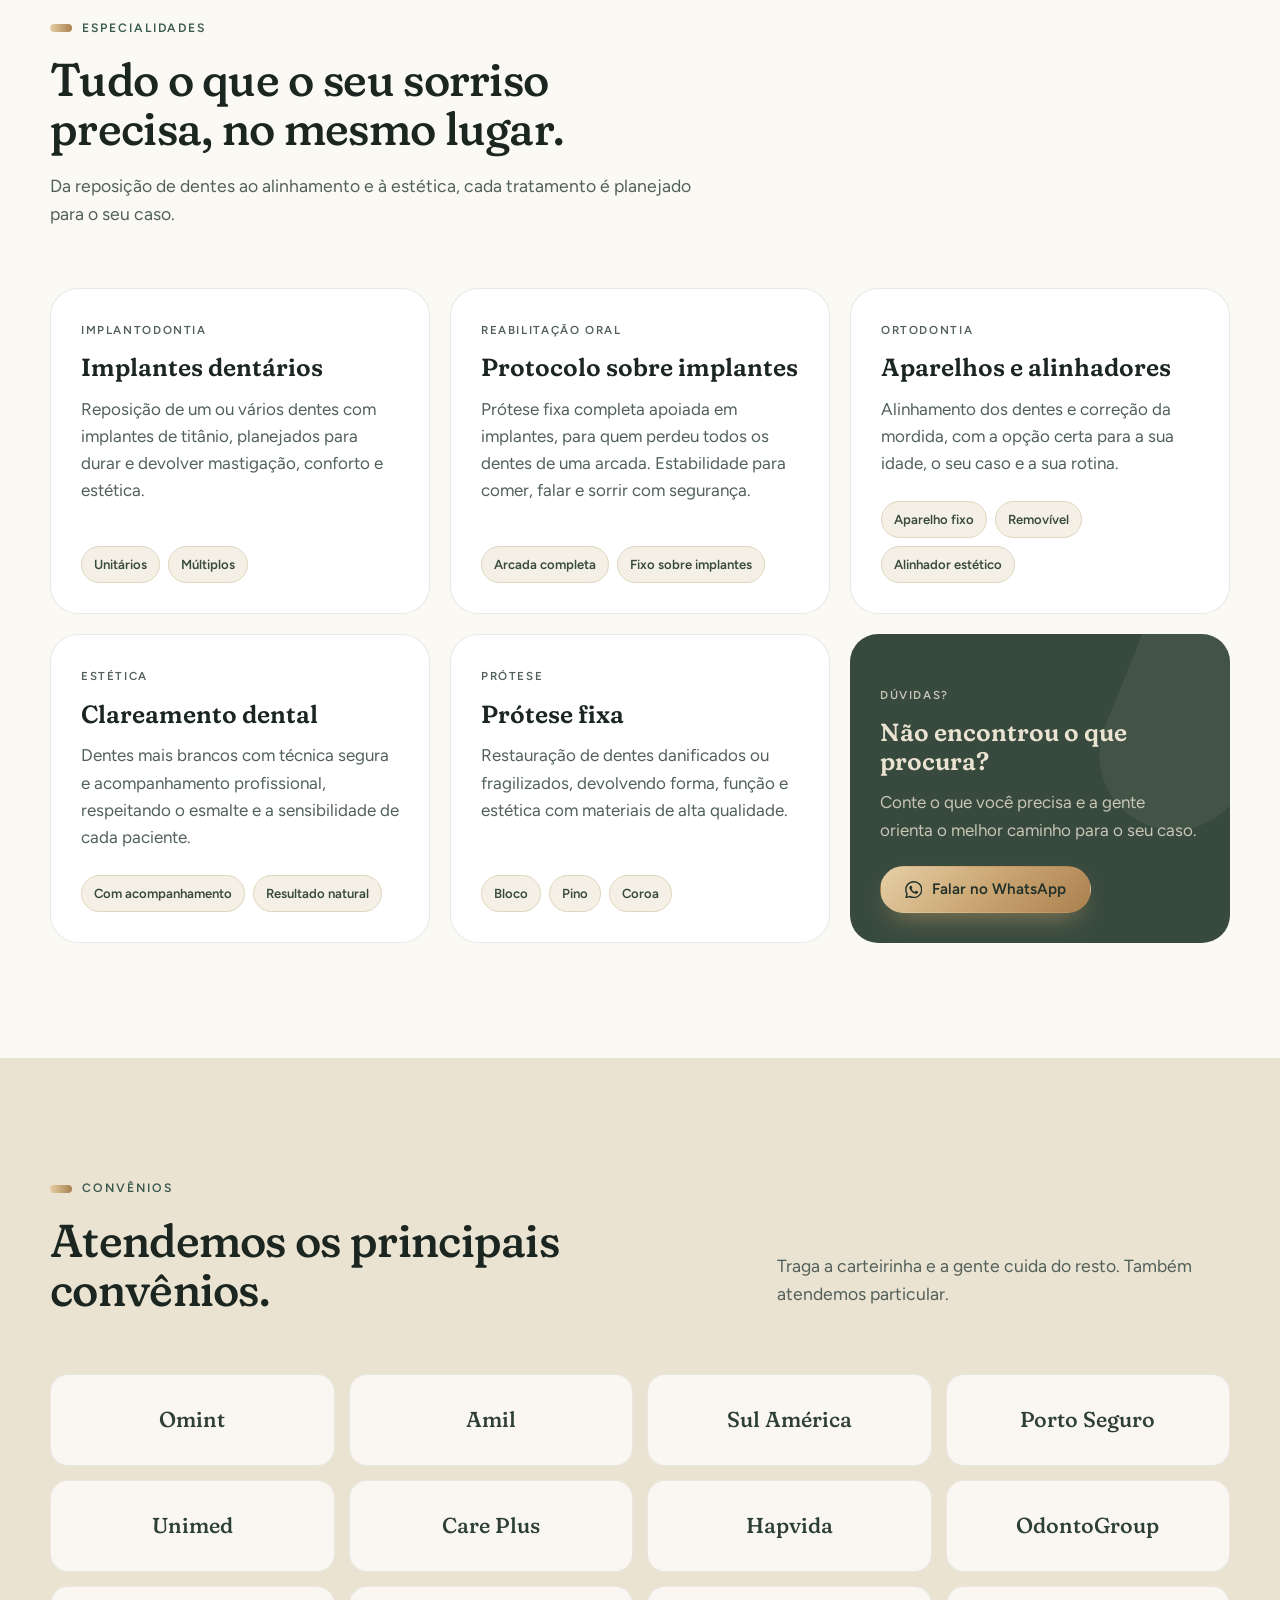
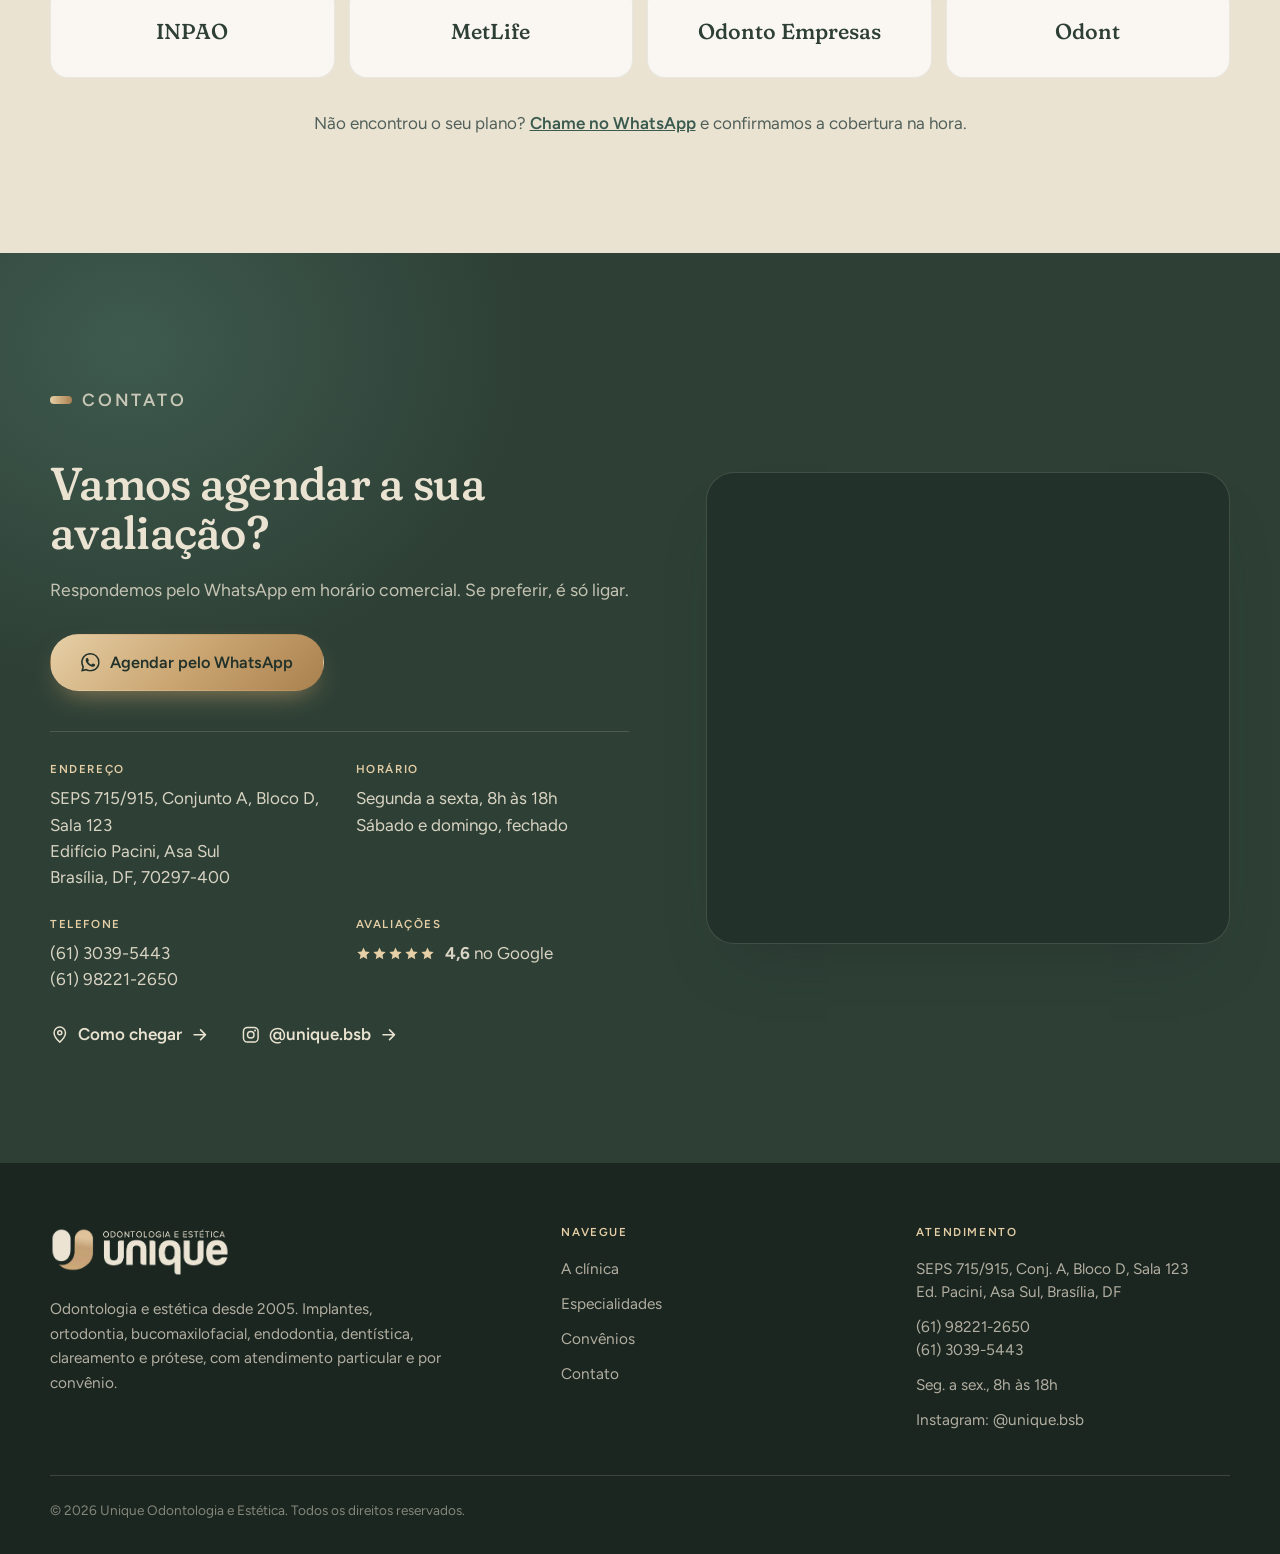
==== commit 8ca20017: "Dados reais da clínica: contato, endereço, horário, mapa, Instagram - WhatsApp (61) 98221-2650 em to" ====
--- a/index.html
+++ b/index.html
@@ -3,23 +3,14 @@
 <head>
   <meta charset="utf-8">
   <meta name="viewport" content="width=device-width, initial-scale=1">
-  <title>Unique Odontologia e Estética · Implantes, ortodontia e clareamento desde 2005</title>
-  <meta name="description" content="Clínica odontológica fundada em 2005. Implantes, protocolo, ortodontia, bucomaxilofacial, endodontia, dentística, clareamento e prótese fixa. Atendemos Amil, Sul América, Unimed, Porto Seguro e outros convênios. Agende pelo WhatsApp.">
+  <title>Unique Odontologia e Estética · Dentista na Asa Sul, Brasília, desde 2005</title>
+  <meta name="description" content="Clínica odontológica na Asa Sul, Brasília, fundada em 2005. Implantes, protocolo, ortodontia, bucomaxilofacial, endodontia, dentística, clareamento e prótese fixa. Atendemos Amil, Sul América, Unimed, Porto Seguro e outros convênios. Agende pelo WhatsApp.">
   <meta name="theme-color" content="#2E4036">
 
   <!--
-    ============================================================
-    DADOS PARA TROCAR ANTES DE PUBLICAR (busque e substitua):
-      5511999999999          -> número do WhatsApp com DDI+DDD (só dígitos)
-      (11) 99999-9999        -> WhatsApp formatado
-      (11) 3333-3333         -> telefone fixo (ou remova)
-      Rua Exemplo, 123       -> endereço
-      Segunda a sexta...     -> horário de atendimento
-      4,9                    -> nota do Google
-      LINK_AVALIACOES_GOOGLE -> link "Escrever/ver avaliações" do perfil no Google
-      Odont                  -> confirmar o nome completo desse convênio
-      Mapa: troque o src do iframe pelo embed do Google Maps da clínica
-    ============================================================
+    Contato, endereço, horário, mapa, nota do Google e Instagram já são os dados reais.
+    Pendência: confirmar o nome completo do convênio "Odont" (seção Convênios).
+    A nota do Google (4,6) é atualizada manualmente: aparece no hero e no contato.
   -->
 
   <link rel="icon" href="assets/favicon.svg" type="image/svg+xml">
@@ -42,15 +33,24 @@
     "name": "Unique Odontologia e Estética",
     "foundingDate": "2005",
     "image": "https://gbrvalerio.github.io/unique-odontologia/assets/og.png",
-    "telephone": "+5511999999999",
+    "url": "https://gbrvalerio.github.io/unique-odontologia/",
+    "telephone": "+556130395443",
     "address": {
       "@type": "PostalAddress",
-      "streetAddress": "Rua Exemplo, 123, Sala 45",
-      "addressLocality": "Cidade",
-      "addressRegion": "UF",
+      "streetAddress": "SEPS 715/915, Conjunto A, Bloco D, Sala 123, Edifício Pacini, Asa Sul",
+      "addressLocality": "Brasília",
+      "addressRegion": "DF",
+      "postalCode": "70297-400",
       "addressCountry": "BR"
     },
-    "openingHours": ["Mo-Fr 08:00-19:00", "Sa 08:00-13:00"],
+    "geo": {
+      "@type": "GeoCoordinates",
+      "latitude": -15.8241863,
+      "longitude": -47.9278831
+    },
+    "hasMap": "https://www.google.com/maps/place/Unique+Odontologia+e+Est%C3%A9tica/@-15.8241863,-47.9278831,17z/data=!3m1!4b1!4m6!3m5!1s0x935a3aebdb0ee05d:0x6eaf2c777635585c!8m2!3d-15.8241863!4d-47.9278831!16s%2Fg%2F11b6hnkjgq",
+    "sameAs": ["https://www.instagram.com/unique.bsb/"],
+    "openingHours": ["Mo-Fr 08:00-18:00"],
     "priceRange": "$$"
   }
   </script>
@@ -61,6 +61,7 @@
   <symbol id="i-wa" viewBox="0 0 24 24"><path d="M17.472 14.382c-.297-.149-1.758-.867-2.03-.967-.273-.099-.471-.148-.67.15-.197.297-.767.966-.94 1.164-.173.199-.347.223-.644.075-.297-.15-1.255-.463-2.39-1.475-.883-.788-1.48-1.761-1.653-2.059-.173-.297-.018-.458.13-.606.134-.133.298-.347.446-.52.149-.174.198-.298.298-.497.099-.198.05-.371-.025-.52-.075-.149-.669-1.612-.916-2.207-.242-.579-.487-.5-.669-.51-.173-.008-.371-.01-.57-.01-.198 0-.52.074-.792.372-.272.297-1.04 1.016-1.04 2.479 0 1.462 1.065 2.875 1.213 3.074.149.198 2.096 3.2 5.077 4.487.709.306 1.262.489 1.694.625.712.227 1.36.195 1.871.118.571-.085 1.758-.719 2.006-1.413.248-.694.248-1.289.173-1.413-.074-.124-.272-.198-.57-.347m-5.421 7.403h-.004a9.87 9.87 0 0 1-5.031-1.378l-.361-.214-3.741.982.998-3.648-.235-.374a9.86 9.86 0 0 1-1.51-5.26c.001-5.45 4.436-9.884 9.888-9.884 2.64 0 5.122 1.03 6.988 2.898a9.825 9.825 0 0 1 2.893 6.994c-.003 5.45-4.437 9.885-9.885 9.885m8.413-18.297A11.815 11.815 0 0 0 12.05 0C5.495 0 .16 5.335.157 11.892c0 2.096.547 4.142 1.588 5.945L.057 24l6.305-1.654a11.882 11.882 0 0 0 5.683 1.448h.005c6.554 0 11.89-5.335 11.893-11.893a11.821 11.821 0 0 0-3.48-8.413z"/></symbol>
   <symbol id="i-star" viewBox="0 0 24 24"><path d="M12 2.5l2.94 6.26 6.86.83-5.06 4.73 1.32 6.8L12 17.77l-6.06 3.35 1.32-6.8L2.2 9.59l6.86-.83z"/></symbol>
   <symbol id="i-arrow" viewBox="0 0 24 24"><path d="M5 12h13M13 6l6 6-6 6" fill="none" stroke="currentColor" stroke-width="2" stroke-linecap="round" stroke-linejoin="round"/></symbol>
+  <symbol id="i-ig" viewBox="0 0 24 24"><rect x="3" y="3" width="18" height="18" rx="5" fill="none" stroke="currentColor" stroke-width="1.8"/><circle cx="12" cy="12" r="4" fill="none" stroke="currentColor" stroke-width="1.8"/><circle cx="17.3" cy="6.7" r="1.2"/></symbol>
   <symbol id="i-pin" viewBox="0 0 24 24"><path d="M12 21s-7-6.2-7-11.5A7 7 0 0 1 19 9.5C19 14.8 12 21 12 21z" fill="none" stroke="currentColor" stroke-width="1.8"/><circle cx="12" cy="9.5" r="2.5" fill="none" stroke="currentColor" stroke-width="1.8"/></symbol>
 </svg>
 
@@ -80,7 +81,7 @@
         <li><a href="#convenios">Convênios</a></li>
         <li><a href="#contato">Contato</a></li>
       </ul>
-      <a class="btn btn--gold nav__cta" href="https://wa.me/5511999999999?text=Ol%C3%A1%2C%20gostaria%20de%20agendar%20uma%20avalia%C3%A7%C3%A3o%20na%20Unique%20Odontologia." target="_blank" rel="noopener">
+      <a class="btn btn--gold nav__cta" href="https://wa.me/5561982212650?text=Ol%C3%A1%2C%20gostaria%20de%20agendar%20uma%20avalia%C3%A7%C3%A3o%20na%20Unique%20Odontologia." target="_blank" rel="noopener">
         <svg class="icon" aria-hidden="true"><use href="#i-wa"/></svg>
         Agendar consulta
       </a>
@@ -103,7 +104,7 @@
         <h1 class="hero__title">O cuidado que o seu sorriso <em>merece</em>, desde 2005.</h1>
         <p class="hero__lede">Implantes, ortodontia, bucomaxilofacial, endodontia, dentística, clareamento e próteses em uma clínica que atende pacientes particulares e também os principais convênios.</p>
         <div class="hero__actions">
-          <a class="btn btn--gold btn--lg" href="https://wa.me/5511999999999?text=Ol%C3%A1%2C%20gostaria%20de%20agendar%20uma%20avalia%C3%A7%C3%A3o%20na%20Unique%20Odontologia." target="_blank" rel="noopener">
+          <a class="btn btn--gold btn--lg" href="https://wa.me/5561982212650?text=Ol%C3%A1%2C%20gostaria%20de%20agendar%20uma%20avalia%C3%A7%C3%A3o%20na%20Unique%20Odontologia." target="_blank" rel="noopener">
             <svg class="icon" aria-hidden="true"><use href="#i-wa"/></svg>
             Agendar pelo WhatsApp
           </a>
@@ -129,8 +130,8 @@
           <path d="M57 27.5A21.5 21.5 0 0 1 100 27.5L100 72C100 94 84 104 62 103C48 102 34 98.5 21 93C37 91 53 86.5 57 74Z" fill="url(#mark-gold)"/>
         </svg>
 
-        <a class="badge badge--rating" href="LINK_AVALIACOES_GOOGLE" target="_blank" rel="noopener" aria-label="Nota 4,9 de 5 no Google. Ver avaliações">
-          <span class="badge__value">4,9</span>
+        <a class="badge badge--rating" href="https://www.google.com/maps/place/Unique+Odontologia+e+Est%C3%A9tica/@-15.8241863,-47.9278831,17z/data=!3m1!4b1!4m6!3m5!1s0x935a3aebdb0ee05d:0x6eaf2c777635585c!8m2!3d-15.8241863!4d-47.9278831!16s%2Fg%2F11b6hnkjgq" target="_blank" rel="noopener" aria-label="Nota 4,6 de 5 no Google. Ver avaliações">
+          <span class="badge__value">4,6</span>
           <span class="badge__stars" aria-hidden="true">
             <svg><use href="#i-star"/></svg><svg><use href="#i-star"/></svg><svg><use href="#i-star"/></svg><svg><use href="#i-star"/></svg><svg><use href="#i-star"/></svg>
           </span>
@@ -176,7 +177,7 @@
             <div><strong>Tratamento no seu ritmo</strong><p>Sessões agendadas conforme a sua rotina, do início ao fim do tratamento.</p></div>
           </li>
         </ol>
-        <a class="btn btn--cream" href="https://wa.me/5511999999999?text=Ol%C3%A1%2C%20gostaria%20de%20agendar%20uma%20avalia%C3%A7%C3%A3o%20na%20Unique%20Odontologia." target="_blank" rel="noopener">
+        <a class="btn btn--cream" href="https://wa.me/5561982212650?text=Ol%C3%A1%2C%20gostaria%20de%20agendar%20uma%20avalia%C3%A7%C3%A3o%20na%20Unique%20Odontologia." target="_blank" rel="noopener">
           <svg class="icon" aria-hidden="true"><use href="#i-wa"/></svg>
           Agendar avaliação
         </a>
@@ -233,7 +234,7 @@
           <p class="card__kicker card__kicker--light">Dúvidas?</p>
           <h3>Não encontrou o que procura?</h3>
           <p>Conte o que você precisa e a gente orienta o melhor caminho para o seu caso.</p>
-          <a class="btn btn--gold" href="https://wa.me/5511999999999?text=Ol%C3%A1%2C%20gostaria%20de%20tirar%20uma%20d%C3%BAvida%20sobre%20um%20tratamento." target="_blank" rel="noopener">
+          <a class="btn btn--gold" href="https://wa.me/5561982212650?text=Ol%C3%A1%2C%20gostaria%20de%20tirar%20uma%20d%C3%BAvida%20sobre%20um%20tratamento." target="_blank" rel="noopener">
             <svg class="icon" aria-hidden="true"><use href="#i-wa"/></svg>
             Falar no WhatsApp
           </a>
@@ -268,7 +269,7 @@
         <li class="reveal" style="--d:.24s">Odont</li>
       </ul>
 
-      <p class="plans__note reveal">Não encontrou o seu plano? <a href="https://wa.me/5511999999999?text=Ol%C3%A1%2C%20gostaria%20de%20saber%20se%20voc%C3%AAs%20atendem%20o%20meu%20conv%C3%AAnio." target="_blank" rel="noopener">Chame no WhatsApp</a> e confirmamos a cobertura na hora.</p>
+      <p class="plans__note reveal">Não encontrou o seu plano? <a href="https://wa.me/5561982212650?text=Ol%C3%A1%2C%20gostaria%20de%20saber%20se%20voc%C3%AAs%20atendem%20o%20meu%20conv%C3%AAnio." target="_blank" rel="noopener">Chame no WhatsApp</a> e confirmamos a cobertura na hora.</p>
     </div>
   </section>
 
@@ -280,7 +281,7 @@
         <h2>Vamos agendar a sua avaliação?</h2>
         <p>Respondemos pelo WhatsApp em horário comercial. Se preferir, é só ligar.</p>
         <div class="contact__actions">
-          <a class="btn btn--gold btn--lg" href="https://wa.me/5511999999999?text=Ol%C3%A1%2C%20gostaria%20de%20agendar%20uma%20avalia%C3%A7%C3%A3o%20na%20Unique%20Odontologia." target="_blank" rel="noopener">
+          <a class="btn btn--gold btn--lg" href="https://wa.me/5561982212650?text=Ol%C3%A1%2C%20gostaria%20de%20agendar%20uma%20avalia%C3%A7%C3%A3o%20na%20Unique%20Odontologia." target="_blank" rel="noopener">
             <svg class="icon" aria-hidden="true"><use href="#i-wa"/></svg>
             Agendar pelo WhatsApp
           </a>
@@ -289,36 +290,43 @@
         <dl class="contact__info">
           <div>
             <dt>Endereço</dt>
-            <dd>Rua Exemplo, 123, Sala 45<br>Bairro, Cidade, UF</dd>
+            <dd>SEPS 715/915, Conjunto A, Bloco D, Sala 123<br>Edifício Pacini, Asa Sul<br>Brasília, DF, 70297-400</dd>
           </div>
           <div>
             <dt>Horário</dt>
-            <dd>Segunda a sexta, 8h às 19h<br>Sábado, 8h às 13h</dd>
+            <dd>Segunda a sexta, 8h às 18h<br>Sábado e domingo, fechado</dd>
           </div>
           <div>
             <dt>Telefone</dt>
-            <dd><a href="tel:+551133333333">(11) 3333-3333</a><br><a href="https://wa.me/5511999999999" target="_blank" rel="noopener">(11) 99999-9999</a></dd>
+            <dd><a href="tel:+556130395443">(61) 3039-5443</a><br><a href="https://wa.me/5561982212650" target="_blank" rel="noopener">(61) 98221-2650</a></dd>
           </div>
           <div>
             <dt>Avaliações</dt>
             <dd>
-              <a class="rating-inline" href="LINK_AVALIACOES_GOOGLE" target="_blank" rel="noopener">
+              <a class="rating-inline" href="https://www.google.com/maps/place/Unique+Odontologia+e+Est%C3%A9tica/@-15.8241863,-47.9278831,17z/data=!3m1!4b1!4m6!3m5!1s0x935a3aebdb0ee05d:0x6eaf2c777635585c!8m2!3d-15.8241863!4d-47.9278831!16s%2Fg%2F11b6hnkjgq" target="_blank" rel="noopener">
                 <span class="rating-inline__stars" aria-hidden="true"><svg class="icon"><use href="#i-star"/></svg><svg class="icon"><use href="#i-star"/></svg><svg class="icon"><use href="#i-star"/></svg><svg class="icon"><use href="#i-star"/></svg><svg class="icon"><use href="#i-star"/></svg></span>
-                <span><strong>4,9</strong> no Google</span>
+                <span><strong>4,6</strong> no Google</span>
               </a>
             </dd>
           </div>
         </dl>
 
-        <a class="link-arrow" href="https://www.google.com/maps/search/Unique+Odontologia" target="_blank" rel="noopener">
-          <svg class="icon" aria-hidden="true"><use href="#i-pin"/></svg>
-          Como chegar
-          <svg class="icon icon--arrow" aria-hidden="true"><use href="#i-arrow"/></svg>
-        </a>
+        <div class="contact__links">
+          <a class="link-arrow" href="https://www.google.com/maps/dir/?api=1&destination=Unique+Odontologia+e+Est%C3%A9tica%2C+SEPS+715%2F915%2C+Asa+Sul%2C+Bras%C3%ADlia" target="_blank" rel="noopener">
+            <svg class="icon" aria-hidden="true"><use href="#i-pin"/></svg>
+            Como chegar
+            <svg class="icon icon--arrow" aria-hidden="true"><use href="#i-arrow"/></svg>
+          </a>
+          <a class="link-arrow" href="https://www.instagram.com/unique.bsb/" target="_blank" rel="noopener">
+            <svg class="icon" aria-hidden="true"><use href="#i-ig"/></svg>
+            @unique.bsb
+            <svg class="icon icon--arrow" aria-hidden="true"><use href="#i-arrow"/></svg>
+          </a>
+        </div>
       </div>
 
       <div class="contact__map reveal">
-        <iframe src="https://www.google.com/maps?q=Unique+Odontologia&output=embed" loading="lazy" referrerpolicy="no-referrer-when-downgrade" allowfullscreen title="Mapa com a localização da Unique Odontologia"></iframe>
+        <iframe src="https://maps.google.com/maps?q=Unique+Odontologia+e+Est%C3%A9tica,+SEPS+715/915,+Asa+Sul,+Bras%C3%ADlia&ll=-15.8241863,-47.9278831&z=17&output=embed" loading="lazy" referrerpolicy="no-referrer-when-downgrade" allowfullscreen title="Mapa com a localização da Unique Odontologia"></iframe>
       </div>
     </div>
   </section>
@@ -343,9 +351,10 @@
     <div>
       <h4>Atendimento</h4>
       <ul>
-        <li>Rua Exemplo, 123, Sala 45<br>Bairro, Cidade, UF</li>
-        <li><a href="https://wa.me/5511999999999" target="_blank" rel="noopener">(11) 99999-9999</a></li>
-        <li>Seg. a sex., 8h às 19h<br>Sáb., 8h às 13h</li>
+        <li>SEPS 715/915, Conj. A, Bloco D, Sala 123<br>Ed. Pacini, Asa Sul, Brasília, DF</li>
+        <li><a href="https://wa.me/5561982212650" target="_blank" rel="noopener">(61) 98221-2650</a><br><a href="tel:+556130395443">(61) 3039-5443</a></li>
+        <li>Seg. a sex., 8h às 18h</li>
+        <li><a href="https://www.instagram.com/unique.bsb/" target="_blank" rel="noopener">Instagram: @unique.bsb</a></li>
       </ul>
     </div>
   </div>
@@ -354,7 +363,7 @@
   </div>
 </footer>
 
-<a class="wa-float" href="https://wa.me/5511999999999?text=Ol%C3%A1%2C%20gostaria%20de%20agendar%20uma%20avalia%C3%A7%C3%A3o%20na%20Unique%20Odontologia." target="_blank" rel="noopener" aria-label="Agendar pelo WhatsApp">
+<a class="wa-float" href="https://wa.me/5561982212650?text=Ol%C3%A1%2C%20gostaria%20de%20agendar%20uma%20avalia%C3%A7%C3%A3o%20na%20Unique%20Odontologia." target="_blank" rel="noopener" aria-label="Agendar pelo WhatsApp">
   <svg class="icon" aria-hidden="true"><use href="#i-wa"/></svg>
   <span>Agendar</span>
 </a>
--- a/css/style.css
+++ b/css/style.css
@@ -750,11 +750,16 @@
 .contact__info a { color: inherit; text-decoration: none; }
 .contact__info a:hover { text-decoration: underline; text-underline-offset: 4px; }
 
+.contact__links {
+  display: flex;
+  flex-wrap: wrap;
+  gap: 12px 32px;
+  margin-top: 28px;
+}
 .link-arrow {
   display: inline-flex;
   align-items: center;
   gap: 8px;
-  margin-top: 28px;
   color: var(--cream);
   font-weight: 600;
   text-decoration: none;
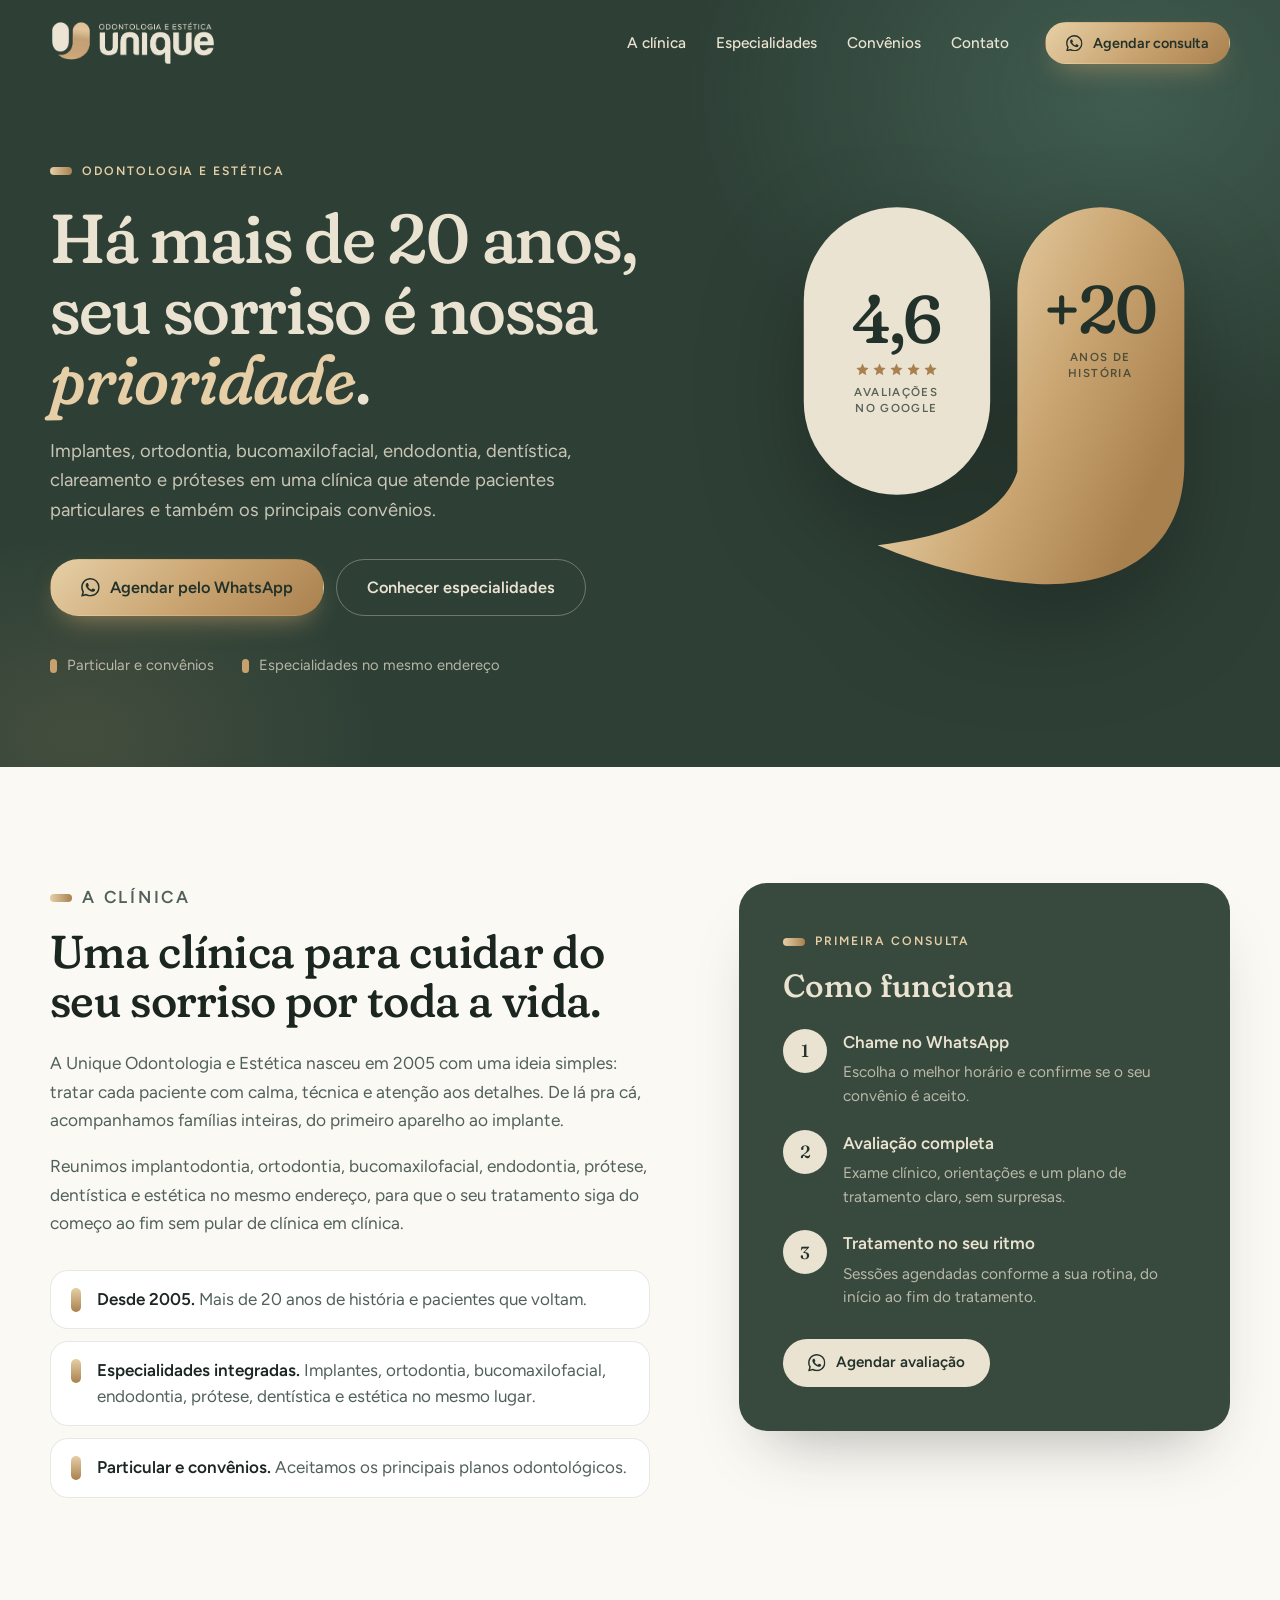
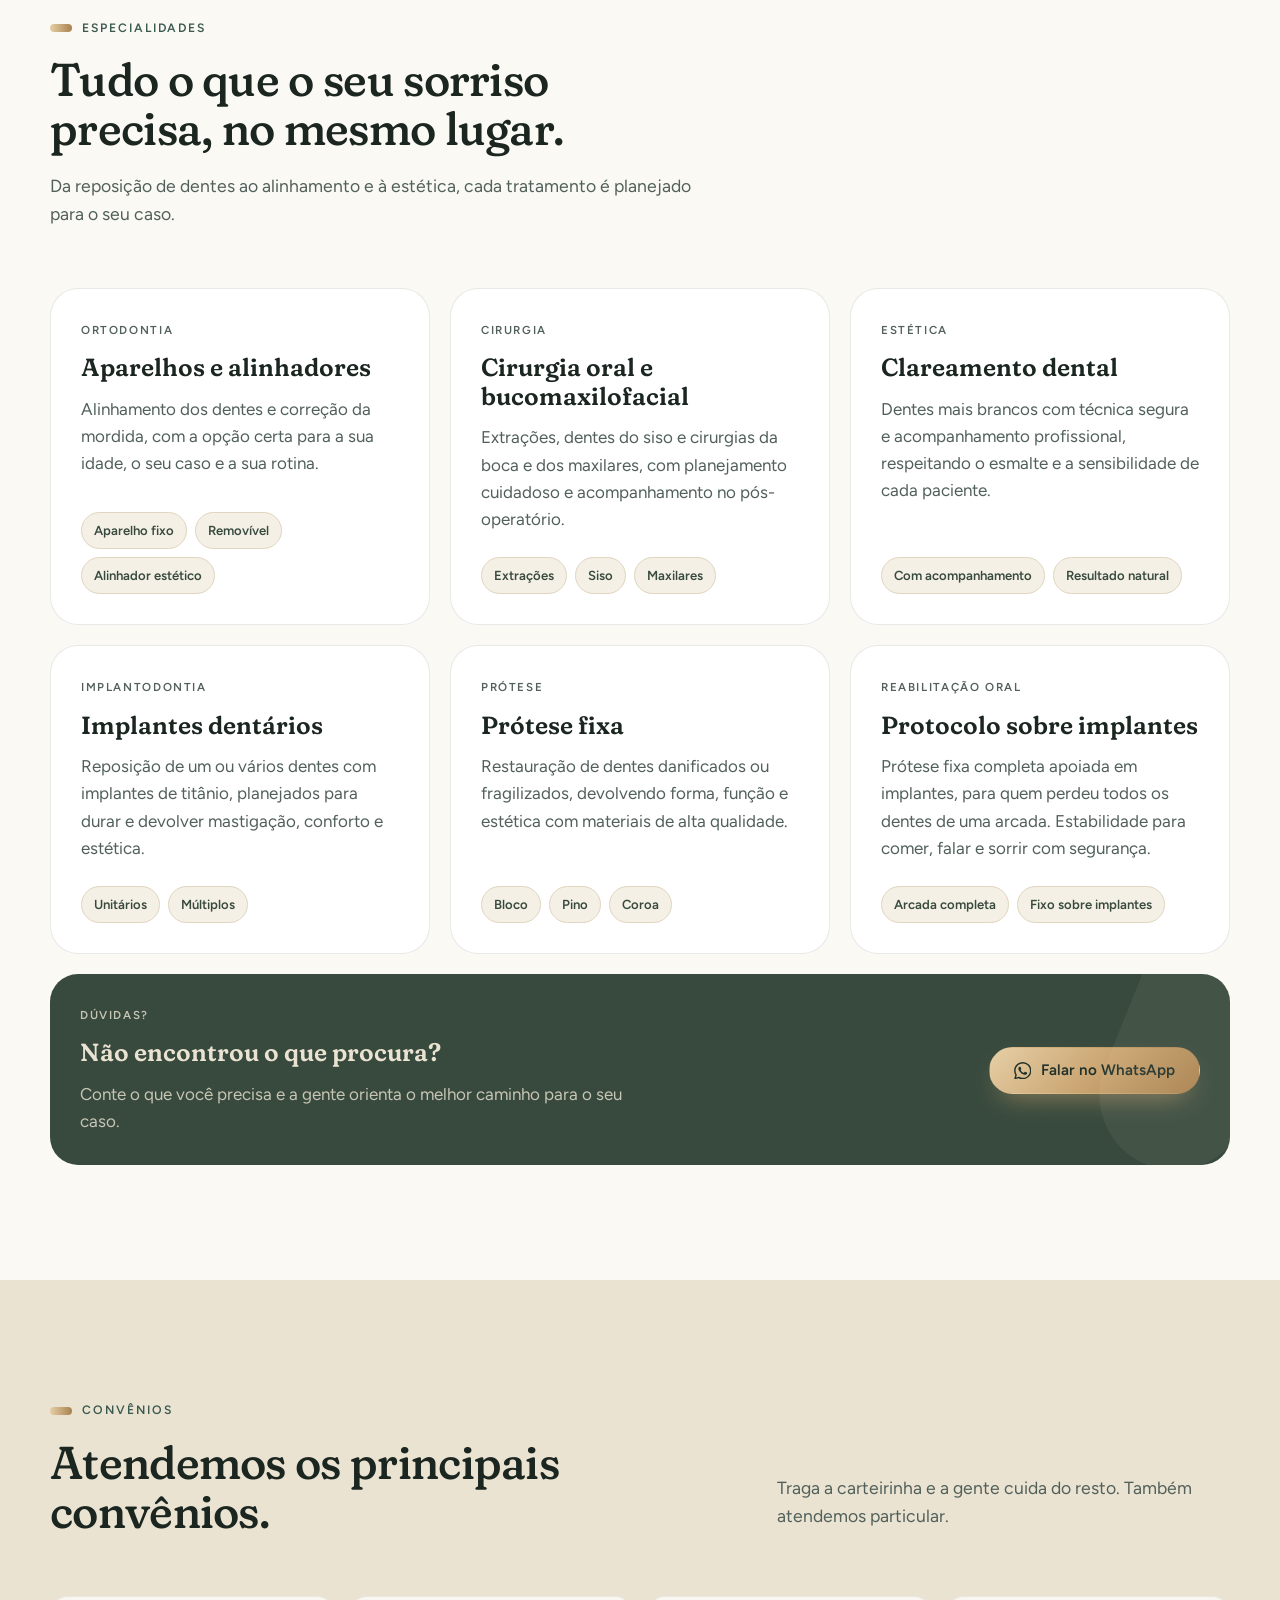
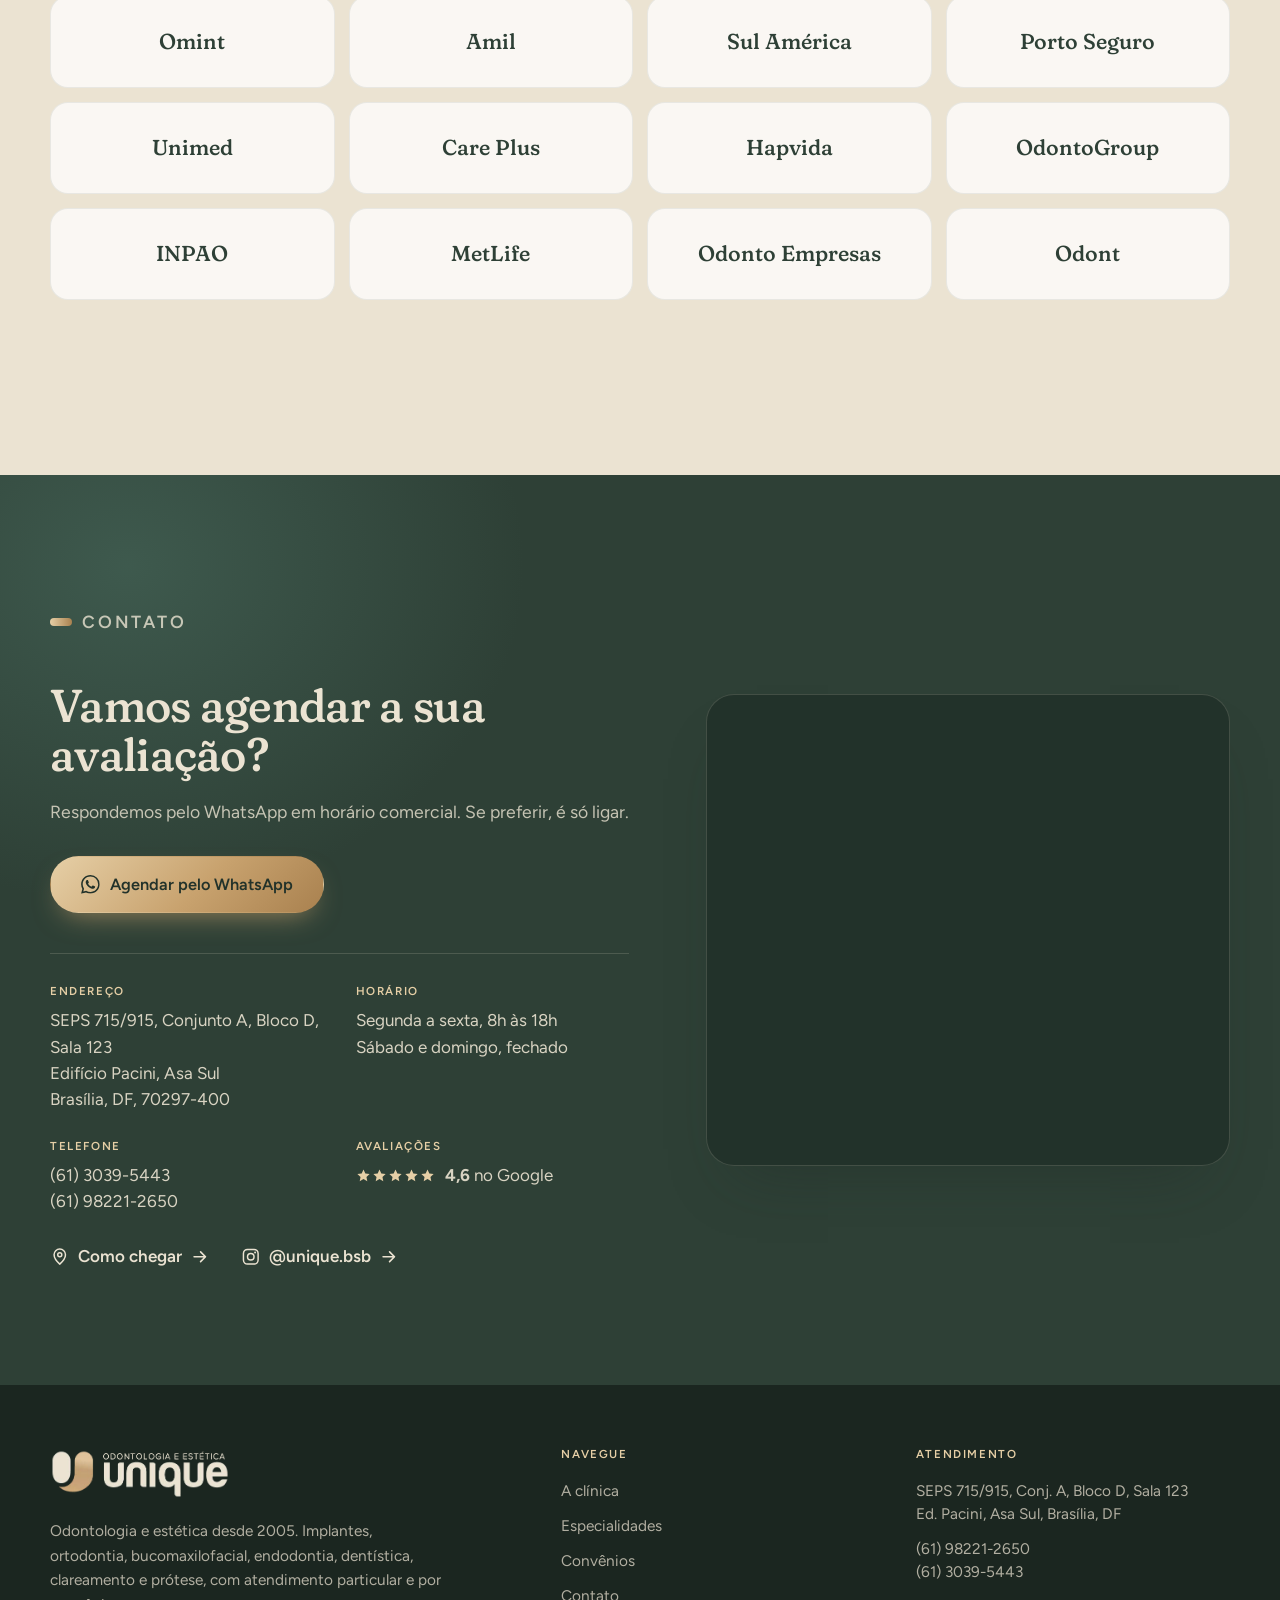
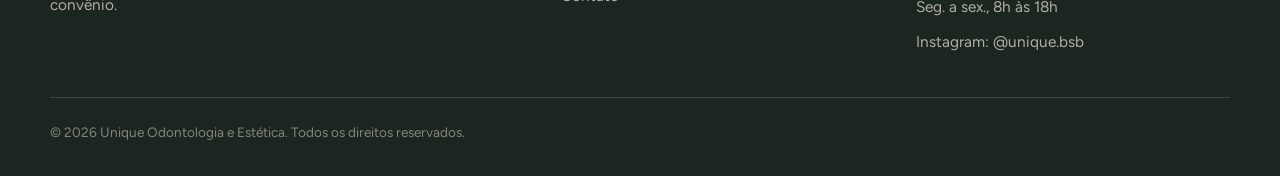
==== commit 648f5b6f: "Hero: novo título; especialidades em ordem alfabética com cirurgia oral - Título do hero: "Há mais d" ====
--- a/index.html
+++ b/index.html
@@ -101,7 +101,7 @@
     <div class="container hero__inner">
       <div class="hero__copy">
         <p class="eyebrow eyebrow--light">Odontologia e estética</p>
-        <h1 class="hero__title">O cuidado que o seu sorriso <em>merece</em>, desde 2005.</h1>
+        <h1 class="hero__title">Há mais de 20 anos, seu sorriso é nossa <em>prioridade</em>.</h1>
         <p class="hero__lede">Implantes, ortodontia, bucomaxilofacial, endodontia, dentística, clareamento e próteses em uma clínica que atende pacientes particulares e também os principais convênios.</p>
         <div class="hero__actions">
           <a class="btn btn--gold btn--lg" href="https://wa.me/5561982212650?text=Ol%C3%A1%2C%20gostaria%20de%20agendar%20uma%20avalia%C3%A7%C3%A3o%20na%20Unique%20Odontologia." target="_blank" rel="noopener">
@@ -195,42 +195,49 @@
       </div>
 
       <div class="cards">
-        <article class="card card--spec reveal" style="--d:.05s">
+        <article class="card card--spec reveal" style="--d:0.05s">
+          <p class="card__kicker">Ortodontia</p>
+          <h3>Aparelhos e alinhadores</h3>
+          <p>Alinhamento dos dentes e correção da mordida, com a opção certa para a sua idade, o seu caso e a sua rotina.</p>
+          <ul class="tags"><li>Aparelho fixo</li><li>Removível</li><li>Alinhador estético</li></ul>
+        </article>
+
+        <article class="card card--spec reveal" style="--d:0.1s">
+          <p class="card__kicker">Cirurgia</p>
+          <h3>Cirurgia oral e bucomaxilofacial</h3>
+          <p>Extrações, dentes do siso e cirurgias da boca e dos maxilares, com planejamento cuidadoso e acompanhamento no pós-operatório.</p>
+          <ul class="tags"><li>Extrações</li><li>Siso</li><li>Maxilares</li></ul>
+        </article>
+
+        <article class="card card--spec reveal" style="--d:0.15s">
+          <p class="card__kicker">Estética</p>
+          <h3>Clareamento dental</h3>
+          <p>Dentes mais brancos com técnica segura e acompanhamento profissional, respeitando o esmalte e a sensibilidade de cada paciente.</p>
+          <ul class="tags"><li>Com acompanhamento</li><li>Resultado natural</li></ul>
+        </article>
+
+        <article class="card card--spec reveal" style="--d:0.2s">
           <p class="card__kicker">Implantodontia</p>
           <h3>Implantes dentários</h3>
           <p>Reposição de um ou vários dentes com implantes de titânio, planejados para durar e devolver mastigação, conforto e estética.</p>
           <ul class="tags"><li>Unitários</li><li>Múltiplos</li></ul>
         </article>
 
-        <article class="card card--spec reveal" style="--d:.1s">
+        <article class="card card--spec reveal" style="--d:0.25s">
+          <p class="card__kicker">Prótese</p>
+          <h3>Prótese fixa</h3>
+          <p>Restauração de dentes danificados ou fragilizados, devolvendo forma, função e estética com materiais de alta qualidade.</p>
+          <ul class="tags"><li>Bloco</li><li>Pino</li><li>Coroa</li></ul>
+        </article>
+
+        <article class="card card--spec reveal" style="--d:0.3s">
           <p class="card__kicker">Reabilitação oral</p>
           <h3>Protocolo sobre implantes</h3>
           <p>Prótese fixa completa apoiada em implantes, para quem perdeu todos os dentes de uma arcada. Estabilidade para comer, falar e sorrir com segurança.</p>
           <ul class="tags"><li>Arcada completa</li><li>Fixo sobre implantes</li></ul>
         </article>
 
-        <article class="card card--spec reveal" style="--d:.15s">
-          <p class="card__kicker">Ortodontia</p>
-          <h3>Aparelhos e alinhadores</h3>
-          <p>Alinhamento dos dentes e correção da mordida, com a opção certa para a sua idade, o seu caso e a sua rotina.</p>
-          <ul class="tags"><li>Aparelho fixo</li><li>Removível</li><li>Alinhador estético</li></ul>
-        </article>
-
-        <article class="card card--spec reveal" style="--d:.2s">
-          <p class="card__kicker">Estética</p>
-          <h3>Clareamento dental</h3>
-          <p>Dentes mais brancos com técnica segura e acompanhamento profissional, respeitando o esmalte e a sensibilidade de cada paciente.</p>
-          <ul class="tags"><li>Com acompanhamento</li><li>Resultado natural</li></ul>
-        </article>
-
-        <article class="card card--spec reveal" style="--d:.25s">
-          <p class="card__kicker">Prótese</p>
-          <h3>Prótese fixa</h3>
-          <p>Restauração de dentes danificados ou fragilizados, devolvendo forma, função e estética com materiais de alta qualidade.</p>
-          <ul class="tags"><li>Bloco</li><li>Pino</li><li>Coroa</li></ul>
-        </article>
-
-        <article class="card card--cta reveal" style="--d:.3s">
+        <article class="card card--cta reveal" style="--d:0.35s">
           <p class="card__kicker card__kicker--light">Dúvidas?</p>
           <h3>Não encontrou o que procura?</h3>
           <p>Conte o que você precisa e a gente orienta o melhor caminho para o seu caso.</p>
--- a/css/style.css
+++ b/css/style.css
@@ -625,9 +625,22 @@
 .card--cta {
   position: relative;
   overflow: hidden;
-  justify-content: flex-end;
+  grid-column: 1 / -1;
+  display: grid;
+  grid-template-columns: minmax(0, 1fr) auto;
+  align-items: center;
+  column-gap: 40px;
   background: var(--green-700);
   color: var(--cream);
+}
+.card--cta .card__kicker,
+.card--cta h3,
+.card--cta p { grid-column: 1; }
+.card--cta p { max-width: 52ch; }
+.card--cta .btn {
+  grid-column: 2;
+  grid-row: 1 / 4;
+  align-self: center;
 }
 .card--cta::before {
   content: "";
@@ -641,7 +654,6 @@
   transform: rotate(22deg);
   pointer-events: none;
 }
-.card--cta .btn { align-self: flex-start; margin-top: 8px; }
 
 /* ---------- Convênios ---------- */
 .plans { background: var(--cream); }
@@ -937,6 +949,8 @@
 
 @media (max-width: 640px) {
   .cards { grid-template-columns: 1fr; }
+  .card--cta { grid-template-columns: 1fr; }
+  .card--cta .btn { grid-column: 1; grid-row: auto; justify-self: start; margin-top: 8px; }
   .plans__grid { grid-template-columns: repeat(2, minmax(0, 1fr)); gap: 10px; }
   .plans__grid li { min-height: 76px; font-size: 1.15rem; padding: 14px; }
   .contact__info { grid-template-columns: 1fr; gap: 20px; }
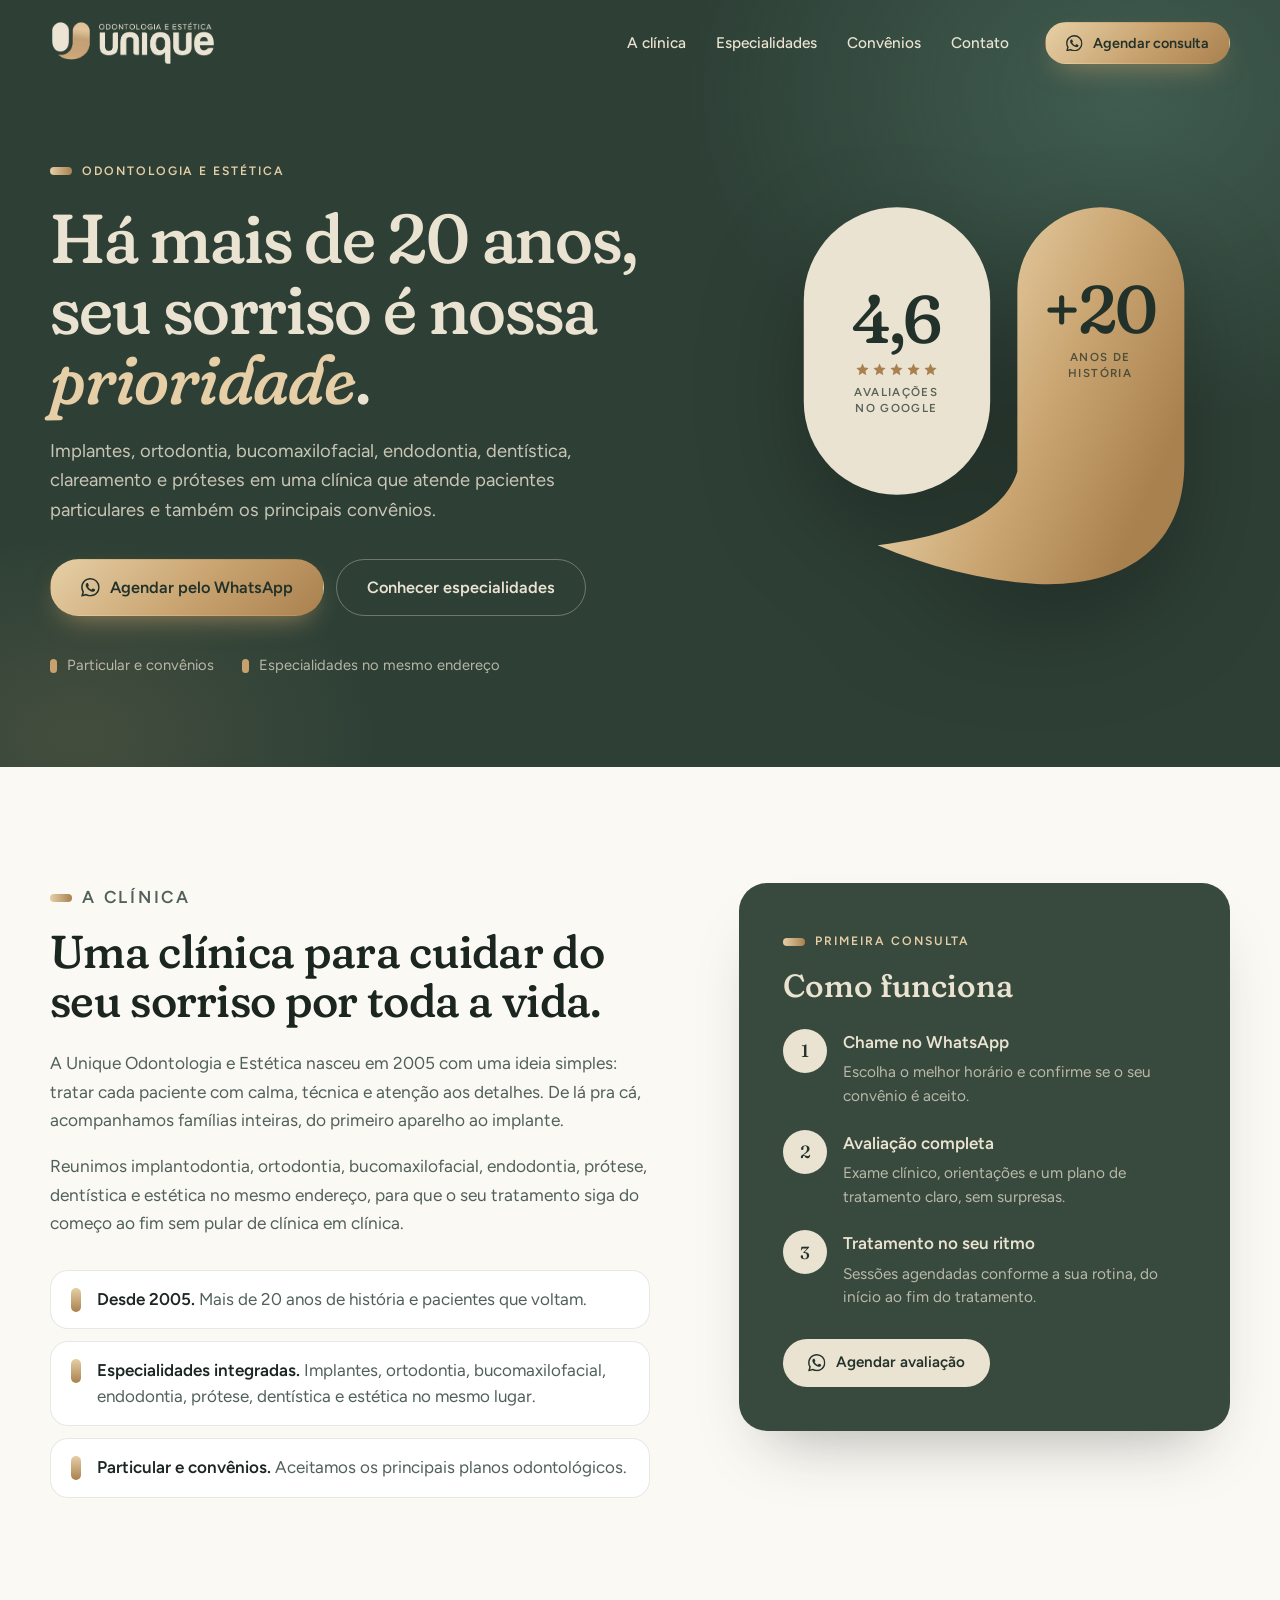
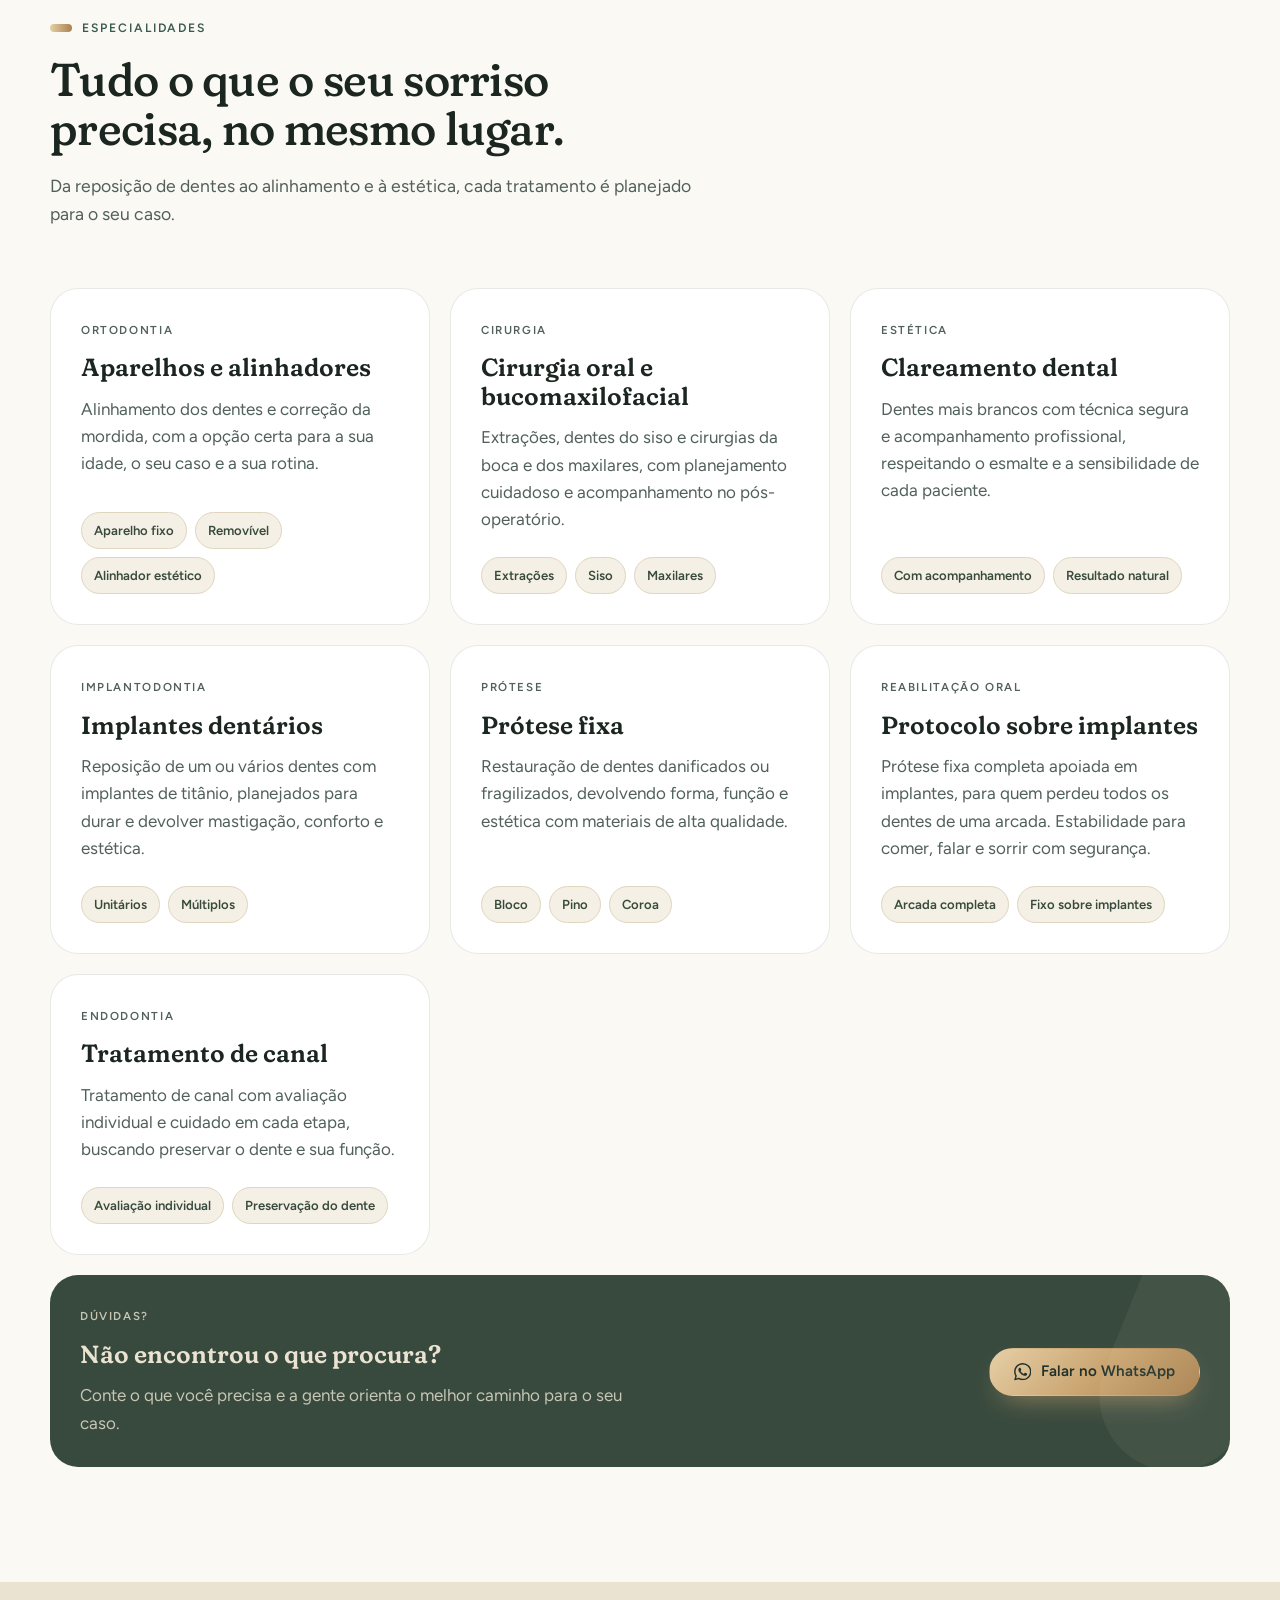
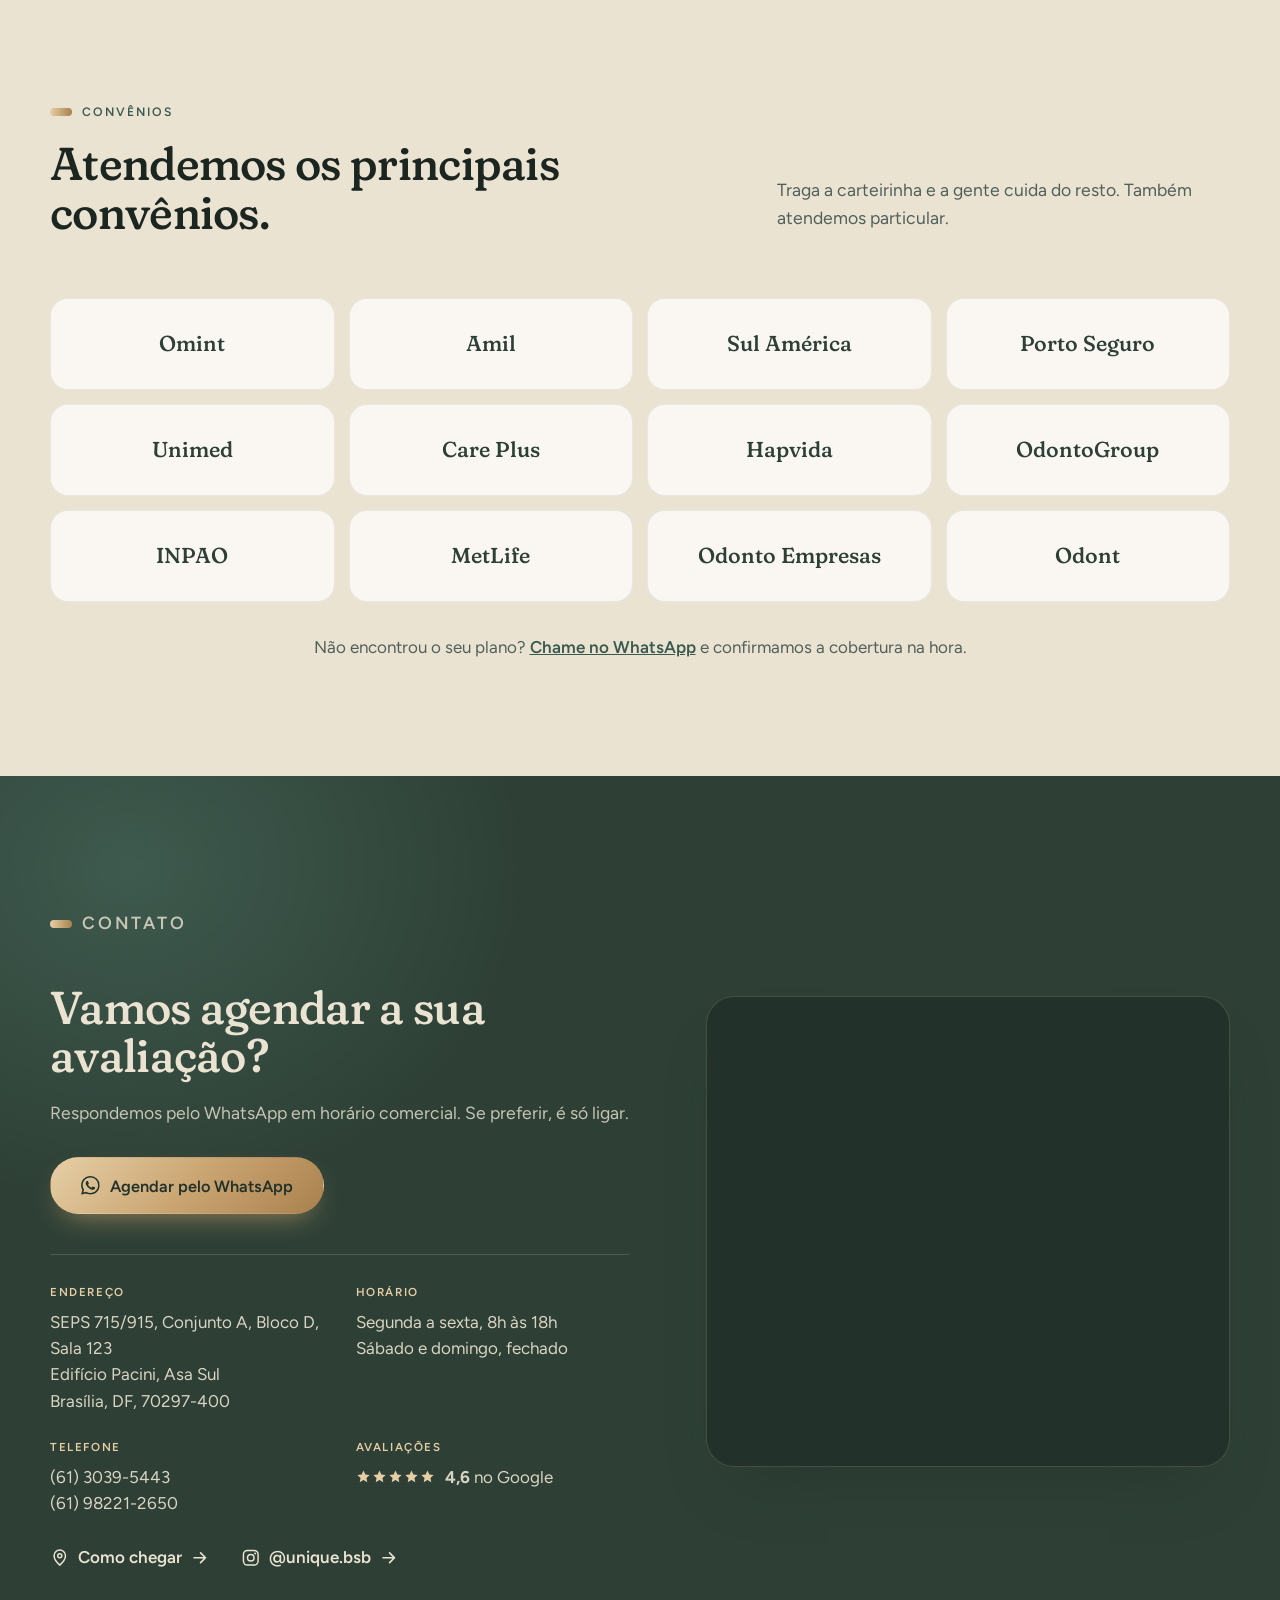
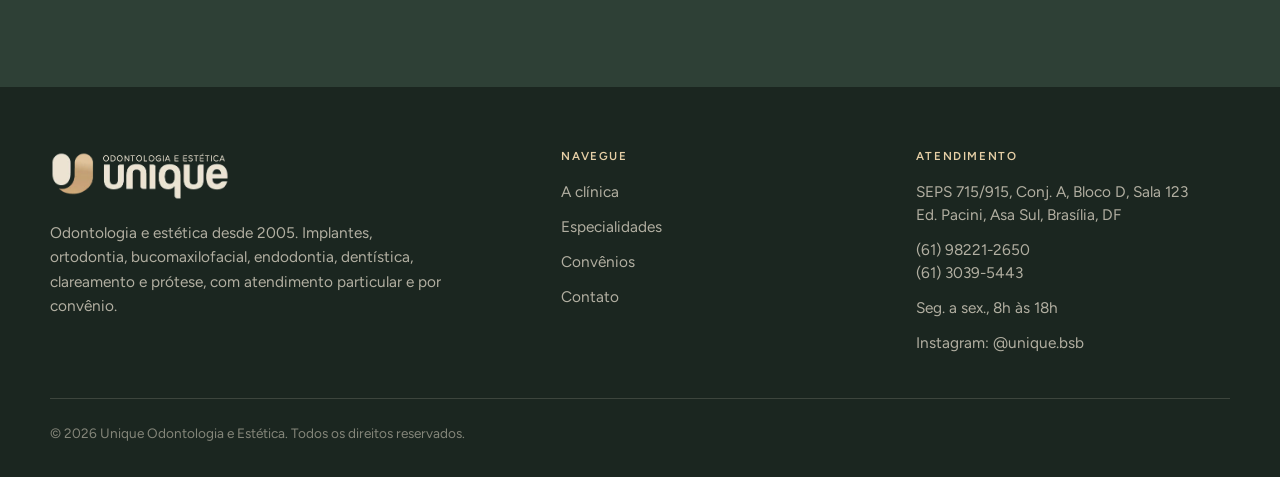
==== commit 5b115afb: "Add Endodontia specialty card" ====
--- a/index.html
+++ b/index.html
@@ -18,7 +18,9 @@
   <meta property="og:type" content="website">
   <meta property="og:title" content="Unique Odontologia e Estética">
   <meta property="og:description" content="Implantes, ortodontia, bucomaxilofacial, endodontia, dentística, clareamento e prótese desde 2005. Atendemos os principais convênios. Agende pelo WhatsApp.">
-  <meta property="og:image" content="https://gbrvalerio.github.io/unique-odontologia/assets/og.png">
+  <link rel="canonical" href="https://uniqueodontologiabsb.com.br/">
+  <meta property="og:url" content="https://uniqueodontologiabsb.com.br/">
+  <meta property="og:image" content="https://uniqueodontologiabsb.com.br/assets/og.png">
   <meta property="og:locale" content="pt_BR">
 
   <link rel="preconnect" href="https://fonts.googleapis.com">
@@ -32,8 +34,8 @@
     "@type": "Dentist",
     "name": "Unique Odontologia e Estética",
     "foundingDate": "2005",
-    "image": "https://gbrvalerio.github.io/unique-odontologia/assets/og.png",
-    "url": "https://gbrvalerio.github.io/unique-odontologia/",
+    "image": "https://uniqueodontologiabsb.com.br/assets/og.png",
+    "url": "https://uniqueodontologiabsb.com.br/",
     "telephone": "+556130395443",
     "address": {
       "@type": "PostalAddress",
@@ -237,7 +239,14 @@
           <ul class="tags"><li>Arcada completa</li><li>Fixo sobre implantes</li></ul>
         </article>
 
-        <article class="card card--cta reveal" style="--d:0.35s">
+        <article class="card card--spec reveal" style="--d:0.35s">
+          <p class="card__kicker">Endodontia</p>
+          <h3>Tratamento de canal</h3>
+          <p>Tratamento de canal com avaliação individual e cuidado em cada etapa, buscando preservar o dente e sua função.</p>
+          <ul class="tags"><li>Avaliação individual</li><li>Preservação do dente</li></ul>
+        </article>
+
+        <article class="card card--cta reveal" style="--d:0.4s">
           <p class="card__kicker card__kicker--light">Dúvidas?</p>
           <h3>Não encontrou o que procura?</h3>
           <p>Conte o que você precisa e a gente orienta o melhor caminho para o seu caso.</p>
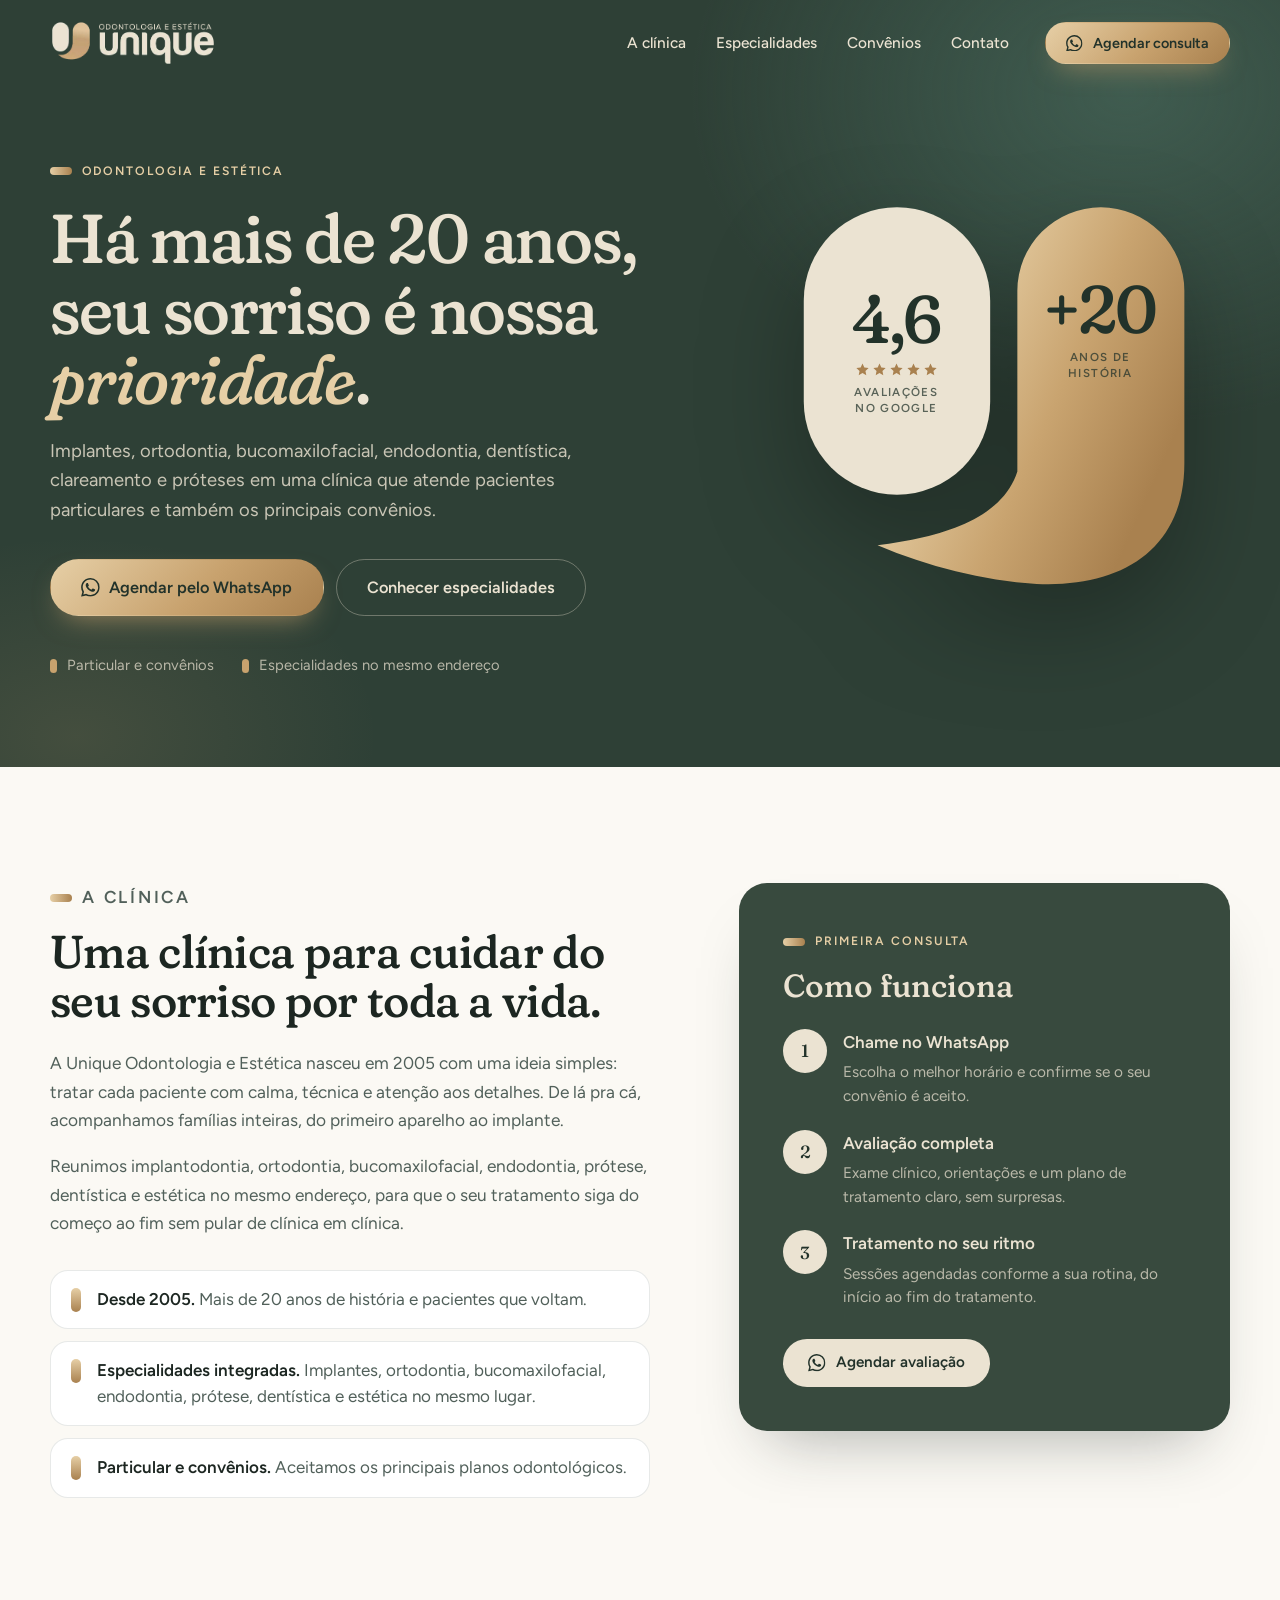
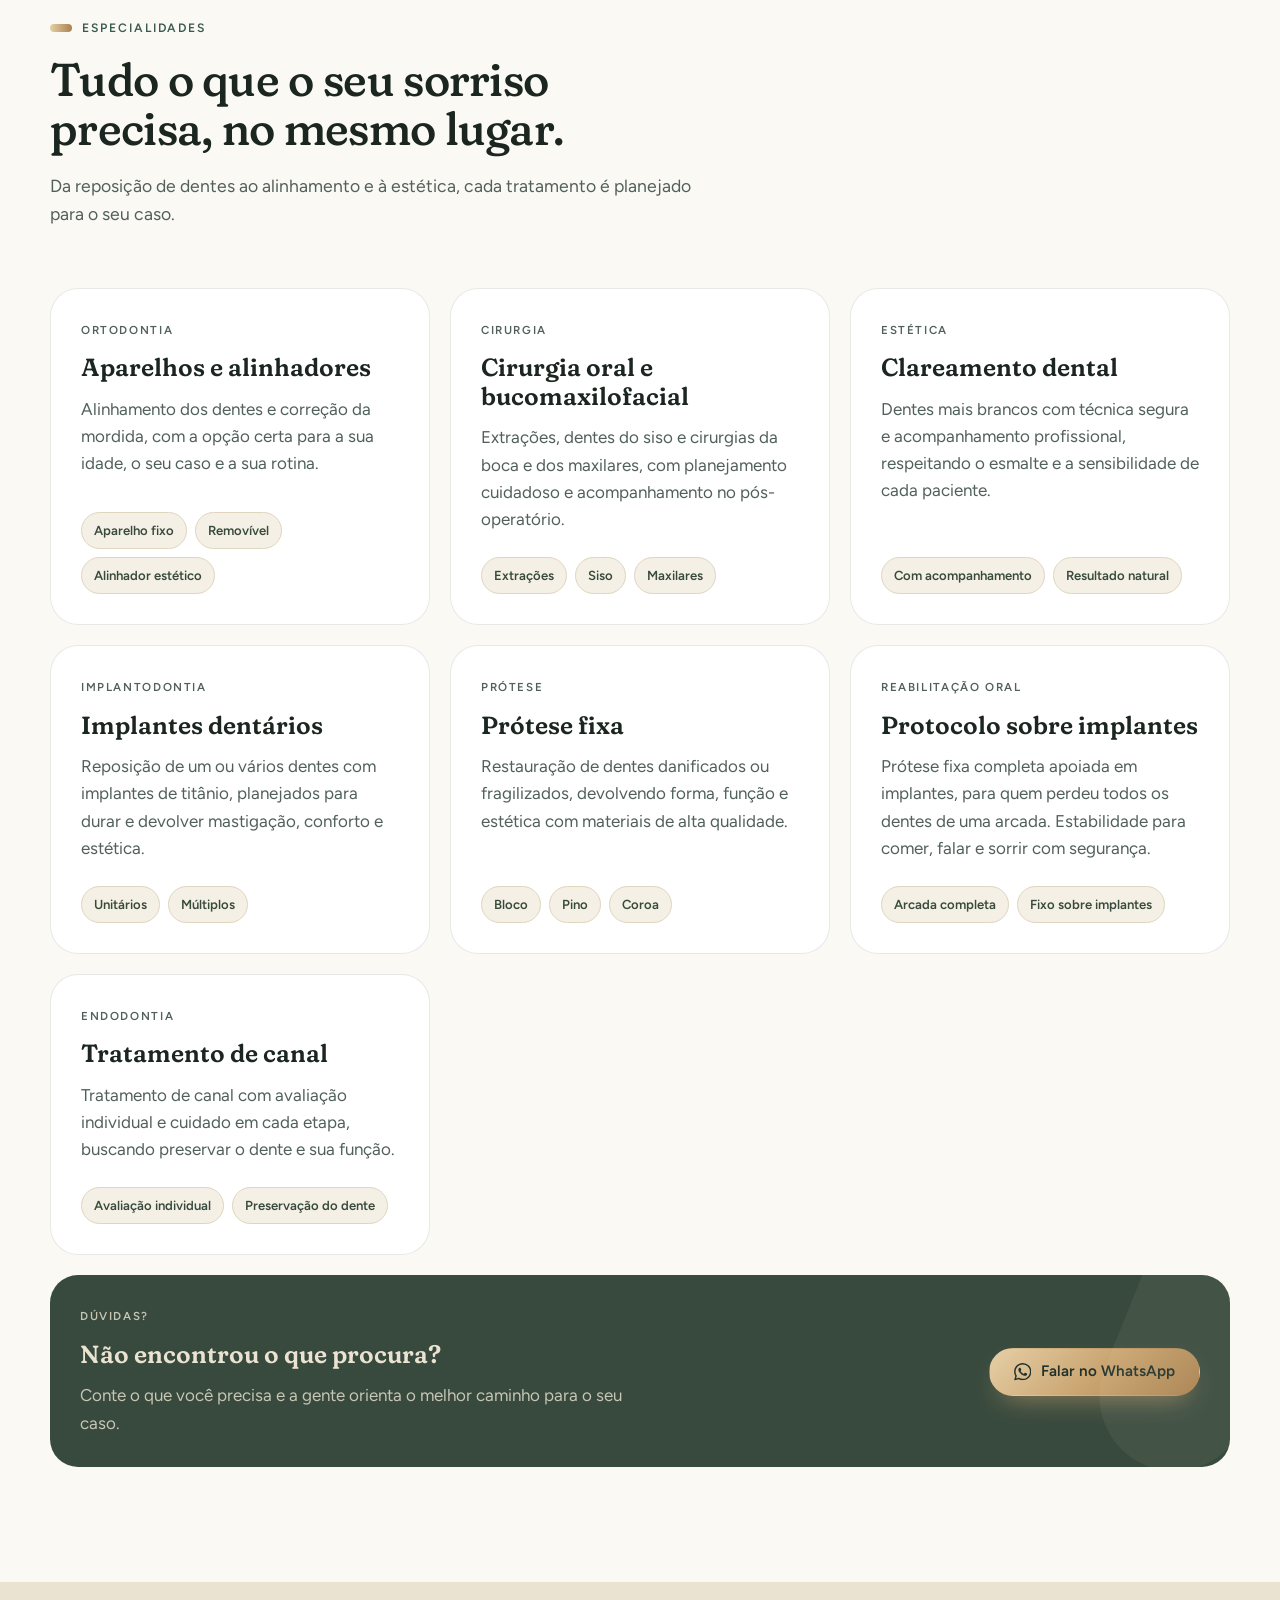
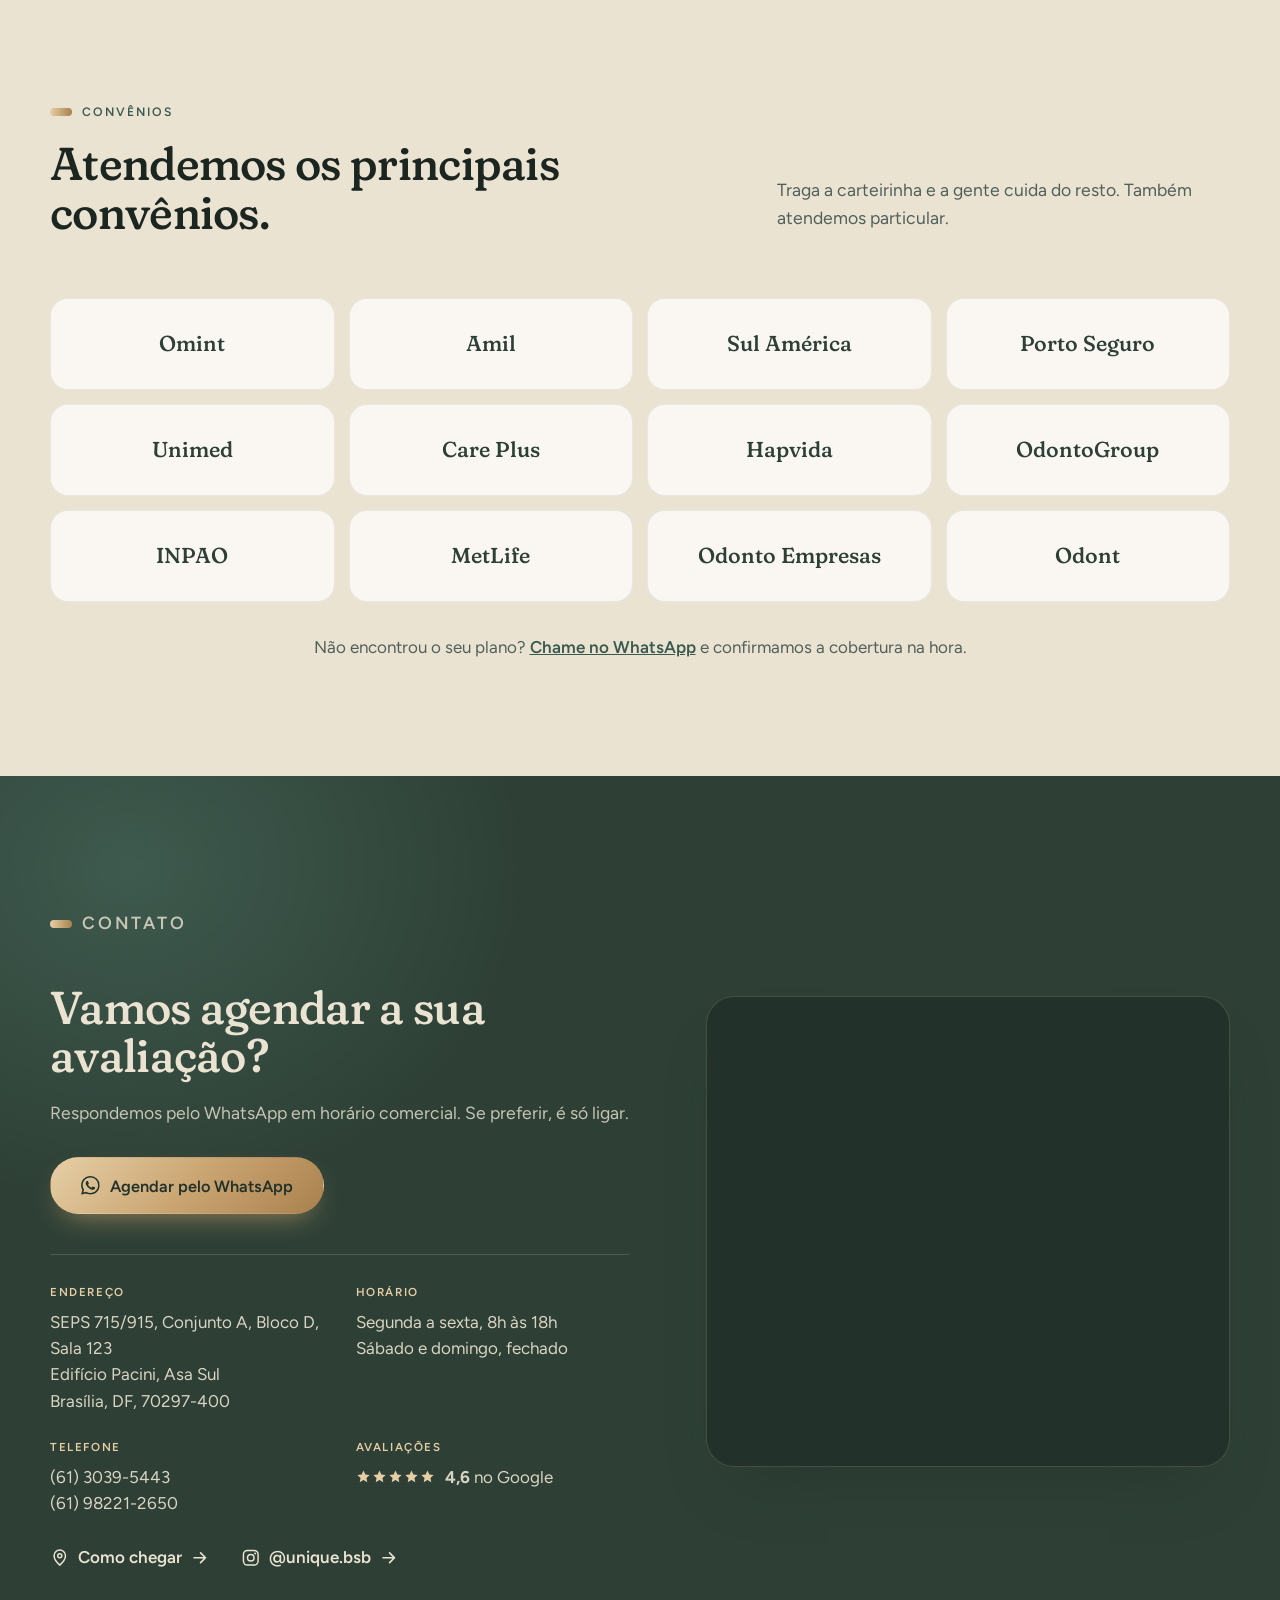
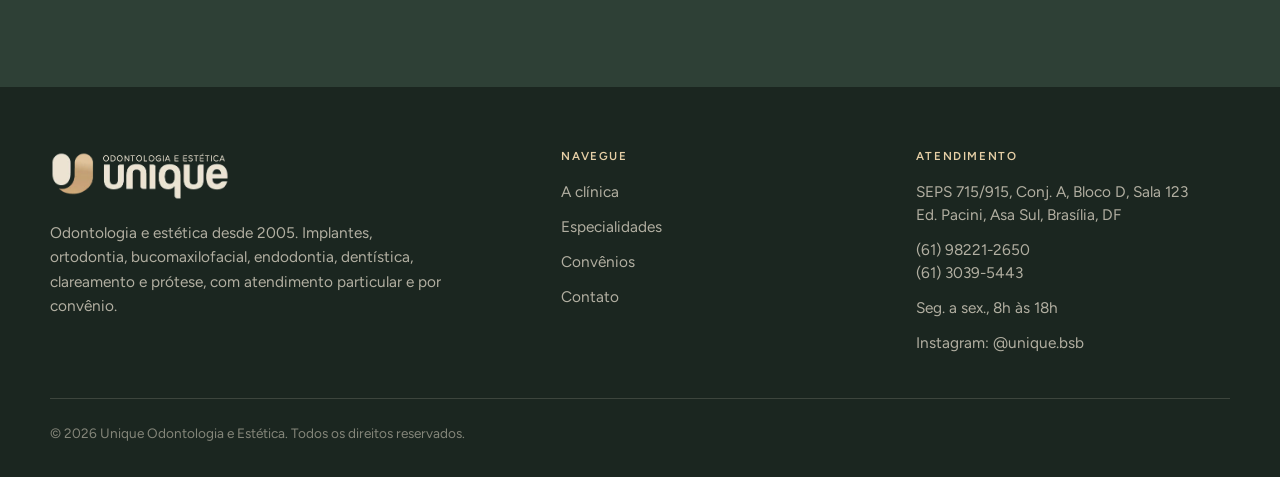
==== commit ffd77ea8: "SEO: nome da marca vira "Unique Odontologia" no título e metadados Título, og:title, twitter:title, " ====
--- a/index.html
+++ b/index.html
@@ -1,11 +1,13 @@
 <!DOCTYPE html>
-<html lang="pt-BR">
+<html lang="pt-BR" prefix="og: https://ogp.me/ns#">
 <head>
   <meta charset="utf-8">
   <meta name="viewport" content="width=device-width, initial-scale=1">
-  <title>Unique Odontologia e Estética · Dentista na Asa Sul, Brasília, desde 2005</title>
-  <meta name="description" content="Clínica odontológica na Asa Sul, Brasília, fundada em 2005. Implantes, protocolo, ortodontia, bucomaxilofacial, endodontia, dentística, clareamento e prótese fixa. Atendemos Amil, Sul América, Unimed, Porto Seguro e outros convênios. Agende pelo WhatsApp.">
+  <title>Unique Odontologia | Dentista na Asa Sul, Brasília</title>
+  <meta name="description" content="Dentista na Asa Sul, Brasília, desde 2005. Implantes, ortodontia e tratamento de canal. Atendimento particular e convênios. Agende pelo WhatsApp.">
+  <meta name="robots" content="index, follow, max-image-preview:large">
   <meta name="theme-color" content="#2E4036">
+  <link rel="canonical" href="https://uniqueodontologiabsb.com.br/">
 
   <!--
     Contato, endereço, horário, mapa, nota do Google e Instagram já são os dados reais.
@@ -13,15 +15,28 @@
     A nota do Google (4,6) é atualizada manualmente: aparece no hero e no contato.
   -->
 
-  <link rel="icon" href="assets/favicon.svg" type="image/svg+xml">
-  <link rel="apple-touch-icon" href="assets/apple-touch-icon.png">
+  <link rel="icon" href="assets/favicon.svg" type="image/svg+xml" sizes="any">
+  <link rel="apple-touch-icon" href="assets/apple-touch-icon.png" sizes="180x180">
+
+  <!-- Prévia de compartilhamento -->
   <meta property="og:type" content="website">
-  <meta property="og:title" content="Unique Odontologia e Estética">
-  <meta property="og:description" content="Implantes, ortodontia, bucomaxilofacial, endodontia, dentística, clareamento e prótese desde 2005. Atendemos os principais convênios. Agende pelo WhatsApp.">
-  <link rel="canonical" href="https://uniqueodontologiabsb.com.br/">
+  <meta property="og:site_name" content="Unique Odontologia">
+  <meta property="og:locale" content="pt_BR">
+  <meta property="og:title" content="Unique Odontologia | Dentista na Asa Sul, Brasília">
+  <meta property="og:description" content="Dentista na Asa Sul, Brasília, desde 2005. Implantes, ortodontia e tratamento de canal. Atendimento particular e convênios. Agende pelo WhatsApp.">
   <meta property="og:url" content="https://uniqueodontologiabsb.com.br/">
   <meta property="og:image" content="https://uniqueodontologiabsb.com.br/assets/og.png">
-  <meta property="og:locale" content="pt_BR">
+  <meta property="og:image:secure_url" content="https://uniqueodontologiabsb.com.br/assets/og.png">
+  <meta property="og:image:type" content="image/png">
+  <meta property="og:image:width" content="1200">
+  <meta property="og:image:height" content="630">
+  <meta property="og:image:alt" content="Marca da Unique Odontologia em verde e dourado, com a mensagem: Há mais de 20 anos, seu sorriso é nossa prioridade.">
+
+  <meta name="twitter:card" content="summary_large_image">
+  <meta name="twitter:title" content="Unique Odontologia | Dentista na Asa Sul, Brasília">
+  <meta name="twitter:description" content="Dentista na Asa Sul, Brasília, desde 2005. Implantes, ortodontia e tratamento de canal. Atendimento particular e convênios. Agende pelo WhatsApp.">
+  <meta name="twitter:image" content="https://uniqueodontologiabsb.com.br/assets/og.png">
+  <meta name="twitter:image:alt" content="Marca da Unique Odontologia em verde e dourado, com a mensagem: Há mais de 20 anos, seu sorriso é nossa prioridade.">
 
   <link rel="preconnect" href="https://fonts.googleapis.com">
   <link rel="preconnect" href="https://fonts.gstatic.com" crossorigin>
@@ -31,29 +46,78 @@
   <script type="application/ld+json">
   {
     "@context": "https://schema.org",
-    "@type": "Dentist",
-    "name": "Unique Odontologia e Estética",
-    "foundingDate": "2005",
-    "image": "https://uniqueodontologiabsb.com.br/assets/og.png",
-    "url": "https://uniqueodontologiabsb.com.br/",
-    "telephone": "+556130395443",
-    "address": {
-      "@type": "PostalAddress",
-      "streetAddress": "SEPS 715/915, Conjunto A, Bloco D, Sala 123, Edifício Pacini, Asa Sul",
-      "addressLocality": "Brasília",
-      "addressRegion": "DF",
-      "postalCode": "70297-400",
-      "addressCountry": "BR"
-    },
-    "geo": {
-      "@type": "GeoCoordinates",
-      "latitude": -15.8241863,
-      "longitude": -47.9278831
-    },
-    "hasMap": "https://www.google.com/maps/place/Unique+Odontologia+e+Est%C3%A9tica/@-15.8241863,-47.9278831,17z/data=!3m1!4b1!4m6!3m5!1s0x935a3aebdb0ee05d:0x6eaf2c777635585c!8m2!3d-15.8241863!4d-47.9278831!16s%2Fg%2F11b6hnkjgq",
-    "sameAs": ["https://www.instagram.com/unique.bsb/"],
-    "openingHours": ["Mo-Fr 08:00-18:00"],
-    "priceRange": "$$"
+    "@graph": [
+      {
+        "@type": "Dentist",
+        "@id": "https://uniqueodontologiabsb.com.br/#clinica",
+        "name": "Unique Odontologia",
+        "alternateName": "Unique Odontologia e Estética",
+        "description": "Dentista na Asa Sul, Brasília, desde 2005. Implantes, ortodontia e tratamento de canal. Atendimento particular e convênios. Agende pelo WhatsApp.",
+        "foundingDate": "2005",
+        "url": "https://uniqueodontologiabsb.com.br/",
+        "image": "https://uniqueodontologiabsb.com.br/assets/og.png",
+        "logo": {
+          "@type": "ImageObject",
+          "url": "https://uniqueodontologiabsb.com.br/assets/logo-green.png",
+          "width": 433,
+          "height": 120
+        },
+        "telephone": "+556130395443",
+        "contactPoint": {
+          "@type": "ContactPoint",
+          "contactType": "agendamento",
+          "telephone": "+5561982212650",
+          "url": "https://wa.me/5561982212650",
+          "availableLanguage": "Portuguese"
+        },
+        "address": {
+          "@type": "PostalAddress",
+          "streetAddress": "SEPS 715/915, Conjunto A, Bloco D, Sala 123, Edifício Pacini, Asa Sul",
+          "addressLocality": "Brasília",
+          "addressRegion": "DF",
+          "postalCode": "70297-400",
+          "addressCountry": "BR"
+        },
+        "geo": {
+          "@type": "GeoCoordinates",
+          "latitude": -15.8241863,
+          "longitude": -47.9278831
+        },
+        "hasMap": "https://www.google.com/maps/place/Unique+Odontologia+e+Est%C3%A9tica/@-15.8241863,-47.9278831,17z/data=!3m1!4b1!4m6!3m5!1s0x935a3aebdb0ee05d:0x6eaf2c777635585c!8m2!3d-15.8241863!4d-47.9278831!16s%2Fg%2F11b6hnkjgq",
+        "sameAs": ["https://www.instagram.com/unique.bsb/"],
+        "openingHoursSpecification": {
+          "@type": "OpeningHoursSpecification",
+          "dayOfWeek": ["Monday", "Tuesday", "Wednesday", "Thursday", "Friday"],
+          "opens": "08:00",
+          "closes": "18:00"
+        }
+      },
+      {
+        "@type": "WebSite",
+        "@id": "https://uniqueodontologiabsb.com.br/#website",
+        "url": "https://uniqueodontologiabsb.com.br/",
+        "name": "Unique Odontologia",
+        "alternateName": "Unique Odontologia e Estética",
+        "inLanguage": "pt-BR",
+        "publisher": { "@id": "https://uniqueodontologiabsb.com.br/#clinica" }
+      },
+      {
+        "@type": "WebPage",
+        "@id": "https://uniqueodontologiabsb.com.br/#webpage",
+        "url": "https://uniqueodontologiabsb.com.br/",
+        "name": "Unique Odontologia | Dentista na Asa Sul, Brasília",
+        "description": "Dentista na Asa Sul, Brasília, desde 2005. Implantes, ortodontia e tratamento de canal. Atendimento particular e convênios. Agende pelo WhatsApp.",
+        "inLanguage": "pt-BR",
+        "isPartOf": { "@id": "https://uniqueodontologiabsb.com.br/#website" },
+        "mainEntity": { "@id": "https://uniqueodontologiabsb.com.br/#clinica" },
+        "primaryImageOfPage": {
+          "@type": "ImageObject",
+          "url": "https://uniqueodontologiabsb.com.br/assets/og.png",
+          "width": 1200,
+          "height": 630
+        }
+      }
+    ]
   }
   </script>
 </head>
@@ -71,8 +135,8 @@
 
 <header class="site-header" id="topo">
   <div class="container header__inner">
-    <a class="brand" href="#topo" aria-label="Unique Odontologia e Estética, voltar ao início">
-      <img class="brand__img brand__img--light" src="assets/logo-cream.png" alt="Unique Odontologia e Estética" width="433" height="120">
+    <a class="brand" href="#topo" aria-label="Unique Odontologia, voltar ao início">
+      <img class="brand__img brand__img--light" src="assets/logo-cream.png" alt="Unique Odontologia" width="433" height="120">
       <img class="brand__img brand__img--dark" src="assets/logo-green.png" alt="" width="433" height="120" aria-hidden="true">
     </a>
 
@@ -352,7 +416,7 @@
 <footer class="footer">
   <div class="container footer__grid">
     <div class="footer__brand">
-      <img src="assets/logo-cream.png" alt="Unique Odontologia e Estética" width="433" height="120">
+      <img src="assets/logo-cream.png" alt="Unique Odontologia" width="433" height="120">
       <p>Odontologia e estética desde 2005. Implantes, ortodontia, bucomaxilofacial, endodontia, dentística, clareamento e prótese, com atendimento particular e por convênio.</p>
     </div>
     <nav aria-label="Rodapé">
